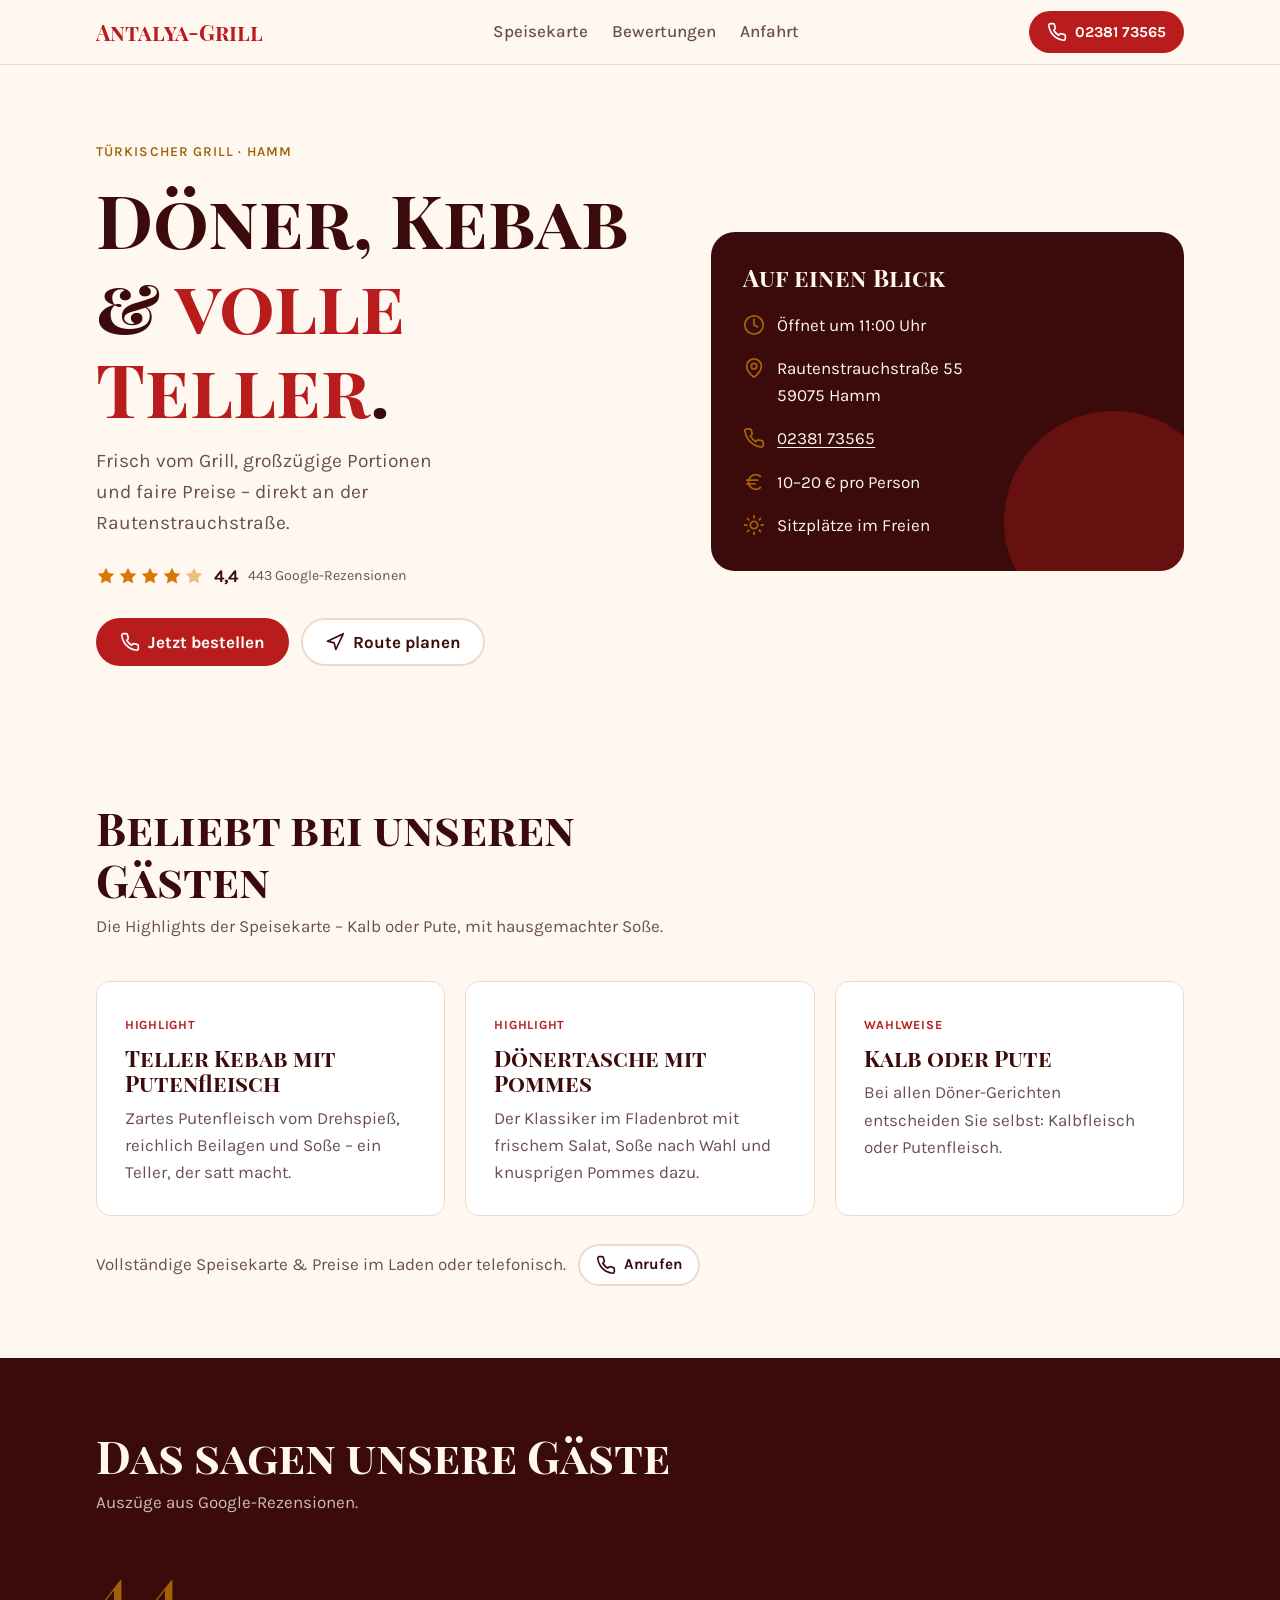
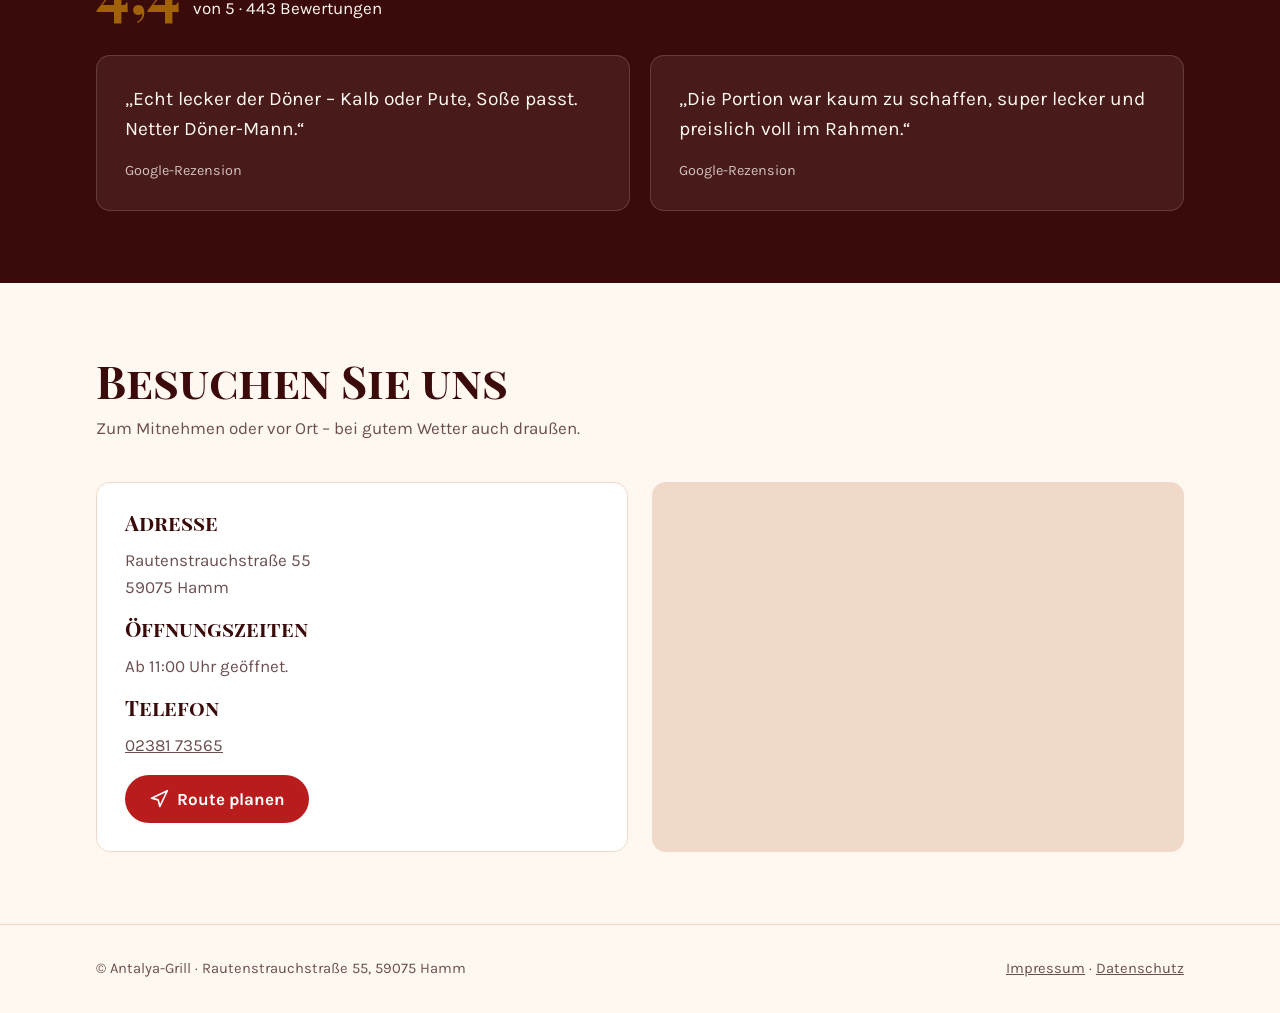
==== antalya-grill/index.html @ 5eee1833 "Add Antalya-Grill Hamm landing page Co-Authored-By: Claude Opus 5.5 <noreply@anthropic.com> Claude-S" ====
<!DOCTYPE html>
<html lang="de">
<head>
<meta charset="UTF-8">
<meta name="viewport" content="width=device-width, initial-scale=1">
<title>Antalya-Grill Hamm</title>
<meta name="description" content="Antalya-Grill – türkischer Grill in Hamm. Döner, Kebab-Teller und mehr. Rautenstrauchstraße 55, 59075 Hamm. Sitzplätze im Freien.">
<link rel="preconnect" href="https://fonts.googleapis.com">
<link rel="preconnect" href="https://fonts.gstatic.com" crossorigin>
<link href="https://fonts.googleapis.com/css2?family=Karla:wght@400;500;600;700&family=Playfair+Display+SC:wght@400;700&display=swap" rel="stylesheet">
<style>
  :root {
    --primary: #B91C1C;
    --primary-hover: #991B1B;
    --on-primary: #FFFFFF;
    --accent: #A16207;
    --bg: #FFF8F1;
    --surface: #FFFFFF;
    --fg: #3B0A0A;
    --muted: #6B4F4F;
    --border: #F1D9C9;
    --band: #3B0A0A;
    --on-band: #FFF8F1;
    --star: #D97706;
    --radius: 14px;
  }
  @media (prefers-color-scheme: dark) {
    :root:not([data-theme="light"]) {
      --primary: #EF4444; --primary-hover: #F87171; --on-primary: #1A0505;
      --accent: #FBBF24; --bg: #140A08; --surface: #1F1310; --fg: #FBEFE6;
      --muted: #CDB5A8; --border: #3A2520; --band: #2A1510; --on-band: #FBEFE6; --star: #FBBF24;
    }
  }
  :root[data-theme="dark"] {
    --primary: #EF4444; --primary-hover: #F87171; --on-primary: #1A0505;
    --accent: #FBBF24; --bg: #140A08; --surface: #1F1310; --fg: #FBEFE6;
    --muted: #CDB5A8; --border: #3A2520; --band: #2A1510; --on-band: #FBEFE6; --star: #FBBF24;
  }

  * { box-sizing: border-box; margin: 0; padding: 0; }
  html { scroll-behavior: smooth; }
  @media (prefers-reduced-motion: reduce) { html { scroll-behavior: auto; } * { transition: none !important; } }
  body { font-family: 'Karla', system-ui, sans-serif; background: var(--bg); color: var(--fg); line-height: 1.6; font-size: 17px; }
  a { color: inherit; }
  .wrap { max-width: 1120px; margin: 0 auto; padding: 0 16px; }
  h1, h2, h3 { font-family: 'Playfair Display SC', Georgia, serif; line-height: 1.15; }
  :focus-visible { outline: 3px solid var(--accent); outline-offset: 3px; border-radius: 6px; }

  /* Header */
  header { position: sticky; top: 0; z-index: 10; background: color-mix(in srgb, var(--bg) 92%, transparent); backdrop-filter: blur(8px); border-bottom: 1px solid var(--border); }
  .nav { display: flex; align-items: center; justify-content: space-between; height: 64px; gap: 12px; }
  .logo { font-family: 'Playfair Display SC', serif; font-weight: 700; font-size: 1.35rem; text-decoration: none; color: var(--primary); }
  .nav ul { display: flex; gap: 24px; list-style: none; }
  .nav ul a { text-decoration: none; font-weight: 500; color: var(--muted); transition: color .2s; }
  .nav ul a:hover { color: var(--primary); }
  @media (max-width: 720px) { .nav ul { display: none; } }

  .btn { display: inline-flex; align-items: center; gap: 8px; min-height: 48px; padding: 0 22px; border-radius: 999px; font-weight: 700; text-decoration: none; cursor: pointer; transition: background-color .2s, transform .2s, border-color .2s; border: 2px solid transparent; }
  .btn svg { width: 20px; height: 20px; flex-shrink: 0; }
  .btn-primary { background: var(--primary); color: var(--on-primary); }
  .btn-primary:hover { background: var(--primary-hover); transform: translateY(-1px); }
  .btn-ghost { border-color: var(--border); color: var(--fg); background: var(--surface); }
  .btn-ghost:hover { border-color: var(--primary); }
  .btn-sm { min-height: 42px; padding: 0 16px; font-size: .95rem; }

  /* Hero */
  .hero { padding: 72px 0 64px; }
  .hero-grid { display: grid; grid-template-columns: 1.2fr 1fr; gap: 48px; align-items: center; }
  .eyebrow { display: inline-flex; align-items: center; gap: 8px; font-weight: 600; color: var(--accent); text-transform: uppercase; letter-spacing: .08em; font-size: .85rem; }
  .hero h1 { font-size: clamp(2.6rem, 7vw, 4.6rem); margin: 12px 0 16px; }
  .hero h1 span { color: var(--primary); }
  .hero p.lead { font-size: 1.2rem; color: var(--muted); max-width: 34ch; }
  .rating { display: flex; align-items: center; gap: 10px; margin: 24px 0 28px; flex-wrap: wrap; }
  .stars { display: flex; gap: 2px; color: var(--star); }
  .stars svg { width: 20px; height: 20px; }
  .rating strong { font-size: 1.1rem; }
  .rating small { color: var(--muted); }
  .cta-row { display: flex; gap: 12px; flex-wrap: wrap; }

  .hero-card { background: var(--band); color: var(--on-band); border-radius: 24px; padding: 32px; position: relative; overflow: hidden; }
  .hero-card::before { content: ""; position: absolute; inset: auto -40px -60px auto; width: 220px; height: 220px; border-radius: 50%; background: var(--primary); opacity: .35; }
  .hero-card h2 { font-size: 1.5rem; margin-bottom: 20px; position: relative; }
  .facts { list-style: none; display: grid; gap: 16px; position: relative; }
  .facts li { display: flex; gap: 12px; align-items: flex-start; }
  .facts svg { width: 22px; height: 22px; flex-shrink: 0; margin-top: 2px; color: var(--accent); }
  .facts a { text-decoration: underline; text-underline-offset: 3px; }
  @media (max-width: 860px) { .hero-grid { grid-template-columns: 1fr; gap: 32px; } .hero { padding: 48px 0; } }

  /* Sections */
  section { padding: 72px 0; }
  .section-head { max-width: 640px; margin-bottom: 40px; }
  .section-head h2 { font-size: clamp(2rem, 4.5vw, 2.8rem); margin-bottom: 8px; }
  .section-head p { color: var(--muted); }

  .menu-grid { display: grid; grid-template-columns: repeat(auto-fit, minmax(260px, 1fr)); gap: 20px; }
  .dish { background: var(--surface); border: 1px solid var(--border); border-radius: var(--radius); padding: 28px; transition: border-color .2s, transform .2s; }
  .dish:hover { border-color: var(--primary); transform: translateY(-2px); }
  .dish .tag { display: inline-block; font-size: .78rem; font-weight: 700; text-transform: uppercase; letter-spacing: .06em; color: var(--primary); margin-bottom: 10px; }
  .dish h3 { font-size: 1.4rem; margin-bottom: 8px; }
  .dish p { color: var(--muted); }
  .menu-note { margin-top: 28px; display: flex; gap: 12px; align-items: center; flex-wrap: wrap; color: var(--muted); }

  .band { background: var(--band); color: var(--on-band); }
  .band .section-head p { color: color-mix(in srgb, var(--on-band) 75%, transparent); }
  .reviews { display: grid; grid-template-columns: repeat(auto-fit, minmax(280px, 1fr)); gap: 20px; }
  blockquote { background: color-mix(in srgb, var(--on-band) 7%, transparent); border: 1px solid color-mix(in srgb, var(--on-band) 15%, transparent); border-radius: var(--radius); padding: 28px; font-size: 1.2rem; }
  blockquote .stars { margin-bottom: 12px; }
  blockquote cite { display: block; margin-top: 14px; font-style: normal; font-size: .9rem; opacity: .75; }
  .big-score { display: flex; align-items: baseline; gap: 12px; margin-bottom: 32px; }
  .big-score b { font-family: 'Playfair Display SC', serif; font-size: 4rem; line-height: 1; color: var(--accent); }

  .visit-grid { display: grid; grid-template-columns: 1fr 1fr; gap: 24px; }
  .panel { background: var(--surface); border: 1px solid var(--border); border-radius: var(--radius); padding: 28px; }
  .panel h3 { font-size: 1.3rem; margin-bottom: 12px; }
  .panel p { color: var(--muted); margin-bottom: 16px; }
  .map { border: 0; width: 100%; height: 100%; min-height: 320px; border-radius: var(--radius); background: var(--border); }
  .status { display: inline-flex; align-items: center; gap: 8px; font-weight: 600; margin-bottom: 12px; }
  .dot { width: 10px; height: 10px; border-radius: 50%; background: var(--muted); }
  .dot.open { background: #16A34A; }
  @media (max-width: 860px) { .visit-grid { grid-template-columns: 1fr; } }

  footer { border-top: 1px solid var(--border); padding: 32px 0; color: var(--muted); font-size: .92rem; }
  footer .wrap { display: flex; justify-content: space-between; gap: 16px; flex-wrap: wrap; }

  /* Mobile sticky call bar */
  .callbar { display: none; }
  @media (max-width: 720px) {
    .callbar { display: flex; gap: 8px; position: fixed; bottom: 0; left: 0; right: 0; padding: 10px 16px calc(10px + env(safe-area-inset-bottom)); background: var(--surface); border-top: 1px solid var(--border); z-index: 20; }
    .callbar .btn { flex: 1; justify-content: center; }
    body { padding-bottom: 76px; }
    .nav .btn { display: none; }
  }
</style>
</head>
<body>

<svg width="0" height="0" style="position:absolute" aria-hidden="true">
  <symbol id="i-star" viewBox="0 0 24 24"><path fill="currentColor" d="M12 2l3.09 6.26L22 9.27l-5 4.87 1.18 6.88L12 17.77l-6.18 3.25L7 14.14 2 9.27l6.91-1.01L12 2z"/></symbol>
  <symbol id="i-phone" viewBox="0 0 24 24"><path fill="none" stroke="currentColor" stroke-width="2" stroke-linecap="round" stroke-linejoin="round" d="M22 16.92v3a2 2 0 0 1-2.18 2 19.79 19.79 0 0 1-8.63-3.07 19.5 19.5 0 0 1-6-6A19.79 19.79 0 0 1 2.12 4.18 2 2 0 0 1 4.11 2h3a2 2 0 0 1 2 1.72c.13.96.36 1.9.7 2.81a2 2 0 0 1-.45 2.11L8.09 9.91a16 16 0 0 0 6 6l1.27-1.27a2 2 0 0 1 2.11-.45c.91.34 1.85.57 2.81.7A2 2 0 0 1 22 16.92z"/></symbol>
  <symbol id="i-pin" viewBox="0 0 24 24"><g fill="none" stroke="currentColor" stroke-width="2" stroke-linecap="round" stroke-linejoin="round"><path d="M20 10c0 6-8 12-8 12s-8-6-8-12a8 8 0 0 1 16 0z"/><circle cx="12" cy="10" r="3"/></g></symbol>
  <symbol id="i-clock" viewBox="0 0 24 24"><g fill="none" stroke="currentColor" stroke-width="2" stroke-linecap="round"><circle cx="12" cy="12" r="10"/><path d="M12 6v6l4 2"/></g></symbol>
  <symbol id="i-euro" viewBox="0 0 24 24"><path fill="none" stroke="currentColor" stroke-width="2" stroke-linecap="round" d="M4 10h12M4 14h9M19 6a7.7 7.7 0 0 0-5.2-2A7.9 7.9 0 0 0 6 12c0 4.4 3.5 8 7.8 8 2 0 3.8-.8 5.2-2"/></symbol>
  <symbol id="i-sun" viewBox="0 0 24 24"><g fill="none" stroke="currentColor" stroke-width="2" stroke-linecap="round"><circle cx="12" cy="12" r="4"/><path d="M12 2v2M12 20v2M4.93 4.93l1.41 1.41M17.66 17.66l1.41 1.41M2 12h2M20 12h2M6.34 17.66l-1.41 1.41M19.07 4.93l-1.41 1.41"/></g></symbol>
  <symbol id="i-route" viewBox="0 0 24 24"><g fill="none" stroke="currentColor" stroke-width="2" stroke-linecap="round" stroke-linejoin="round"><polygon points="3 11 22 2 13 21 11 13 3 11"/></g></symbol>
</svg>

<header>
  <div class="wrap nav">
    <a href="#" class="logo">Antalya-Grill</a>
    <ul>
      <li><a href="#speisekarte">Speisekarte</a></li>
      <li><a href="#bewertungen">Bewertungen</a></li>
      <li><a href="#besuch">Anfahrt</a></li>
    </ul>
    <a href="tel:+49238173565" class="btn btn-primary btn-sm"><svg><use href="#i-phone"/></svg>02381 73565</a>
  </div>
</header>

<main>
  <section class="hero">
    <div class="wrap hero-grid">
      <div>
        <span class="eyebrow">Türkischer Grill · Hamm</span>
        <h1>Döner, Kebab &amp; <span>volle Teller</span>.</h1>
        <p class="lead">Frisch vom Grill, großzügige Portionen und faire Preise – direkt an der Rautenstrauchstraße.</p>
        <div class="rating" aria-label="4,4 von 5 Sternen bei 443 Google-Rezensionen">
          <div class="stars" aria-hidden="true">
            <svg><use href="#i-star"/></svg><svg><use href="#i-star"/></svg><svg><use href="#i-star"/></svg><svg><use href="#i-star"/></svg><svg style="opacity:.45"><use href="#i-star"/></svg>
          </div>
          <strong>4,4</strong><small>443 Google-Rezensionen</small>
        </div>
        <div class="cta-row">
          <a href="tel:+49238173565" class="btn btn-primary"><svg><use href="#i-phone"/></svg>Jetzt bestellen</a>
          <a href="https://www.google.com/maps/dir/?api=1&destination=Rautenstrauchstra%C3%9Fe+55,+59075+Hamm" class="btn btn-ghost" target="_blank" rel="noopener"><svg><use href="#i-route"/></svg>Route planen</a>
        </div>
      </div>
      <aside class="hero-card">
        <h2>Auf einen Blick</h2>
        <ul class="facts">
          <li><svg><use href="#i-clock"/></svg><div>Öffnet um 11:00 Uhr</div></li>
          <li><svg><use href="#i-pin"/></svg><div>Rautenstrauchstraße 55<br>59075 Hamm</div></li>
          <li><svg><use href="#i-phone"/></svg><a href="tel:+49238173565">02381 73565</a></li>
          <li><svg><use href="#i-euro"/></svg><div>10–20 € pro Person</div></li>
          <li><svg><use href="#i-sun"/></svg><div>Sitzplätze im Freien</div></li>
        </ul>
      </aside>
    </div>
  </section>

  <section id="speisekarte">
    <div class="wrap">
      <div class="section-head">
        <h2>Beliebt bei unseren Gästen</h2>
        <p>Die Highlights der Speisekarte – Kalb oder Pute, mit hausgemachter Soße.</p>
      </div>
      <div class="menu-grid">
        <article class="dish">
          <span class="tag">Highlight</span>
          <h3>Teller Kebab mit Putenfleisch</h3>
          <p>Zartes Putenfleisch vom Drehspieß, reichlich Beilagen und Soße – ein Teller, der satt macht.</p>
        </article>
        <article class="dish">
          <span class="tag">Highlight</span>
          <h3>Dönertasche mit Pommes</h3>
          <p>Der Klassiker im Fladenbrot mit frischem Salat, Soße nach Wahl und knusprigen Pommes dazu.</p>
        </article>
        <article class="dish">
          <span class="tag">Wahlweise</span>
          <h3>Kalb oder Pute</h3>
          <p>Bei allen Döner-Gerichten entscheiden Sie selbst: Kalbfleisch oder Putenfleisch.</p>
        </article>
      </div>
      <div class="menu-note">
        <span>Vollständige Speisekarte &amp; Preise im Laden oder telefonisch.</span>
        <a href="tel:+49238173565" class="btn btn-ghost btn-sm"><svg><use href="#i-phone"/></svg>Anrufen</a>
      </div>
    </div>
  </section>

  <section id="bewertungen" class="band">
    <div class="wrap">
      <div class="section-head">
        <h2>Das sagen unsere Gäste</h2>
        <p>Auszüge aus Google-Rezensionen.</p>
      </div>
      <div class="big-score"><b>4,4</b><span>von 5 · 443 Bewertungen</span></div>
      <div class="reviews">
        <blockquote>
          „Echt lecker der Döner – Kalb oder Pute, Soße passt. Netter Döner-Mann.“
          <cite>Google-Rezension</cite>
        </blockquote>
        <blockquote>
          „Die Portion war kaum zu schaffen, super lecker und preislich voll im Rahmen.“
          <cite>Google-Rezension</cite>
        </blockquote>
      </div>
    </div>
  </section>

  <section id="besuch">
    <div class="wrap">
      <div class="section-head">
        <h2>Besuchen Sie uns</h2>
        <p>Zum Mitnehmen oder vor Ort – bei gutem Wetter auch draußen.</p>
      </div>
      <div class="visit-grid">
        <div class="panel">
          <h3>Adresse</h3>
          <p>Rautenstrauchstraße 55<br>59075 Hamm</p>
          <h3>Öffnungszeiten</h3>
          <p>Ab 11:00 Uhr geöffnet.<!-- TODO: vollständige Öffnungszeiten eintragen --></p>
          <h3>Telefon</h3>
          <p><a href="tel:+49238173565">02381 73565</a></p>
          <a href="https://www.google.com/maps/dir/?api=1&destination=Rautenstrauchstra%C3%9Fe+55,+59075+Hamm" class="btn btn-primary" target="_blank" rel="noopener"><svg><use href="#i-route"/></svg>Route planen</a>
        </div>
        <iframe class="map" title="Karte: Antalya-Grill, Rautenstrauchstraße 55, Hamm" loading="lazy"
          src="https://www.google.com/maps?q=Rautenstrauchstra%C3%9Fe+55,+59075+Hamm&output=embed"></iframe>
      </div>
    </div>
  </section>
</main>

<footer>
  <div class="wrap">
    <span>© Antalya-Grill · Rautenstrauchstraße 55, 59075 Hamm</span>
    <span><a href="#">Impressum</a> · <a href="#">Datenschutz</a></span>
  </div>
</footer>

<div class="callbar">
  <a href="tel:+49238173565" class="btn btn-primary"><svg><use href="#i-phone"/></svg>Anrufen</a>
  <a href="https://www.google.com/maps/dir/?api=1&destination=Rautenstrauchstra%C3%9Fe+55,+59075+Hamm" class="btn btn-ghost" target="_blank" rel="noopener"><svg><use href="#i-route"/></svg>Route</a>
</div>

</body>
</html>
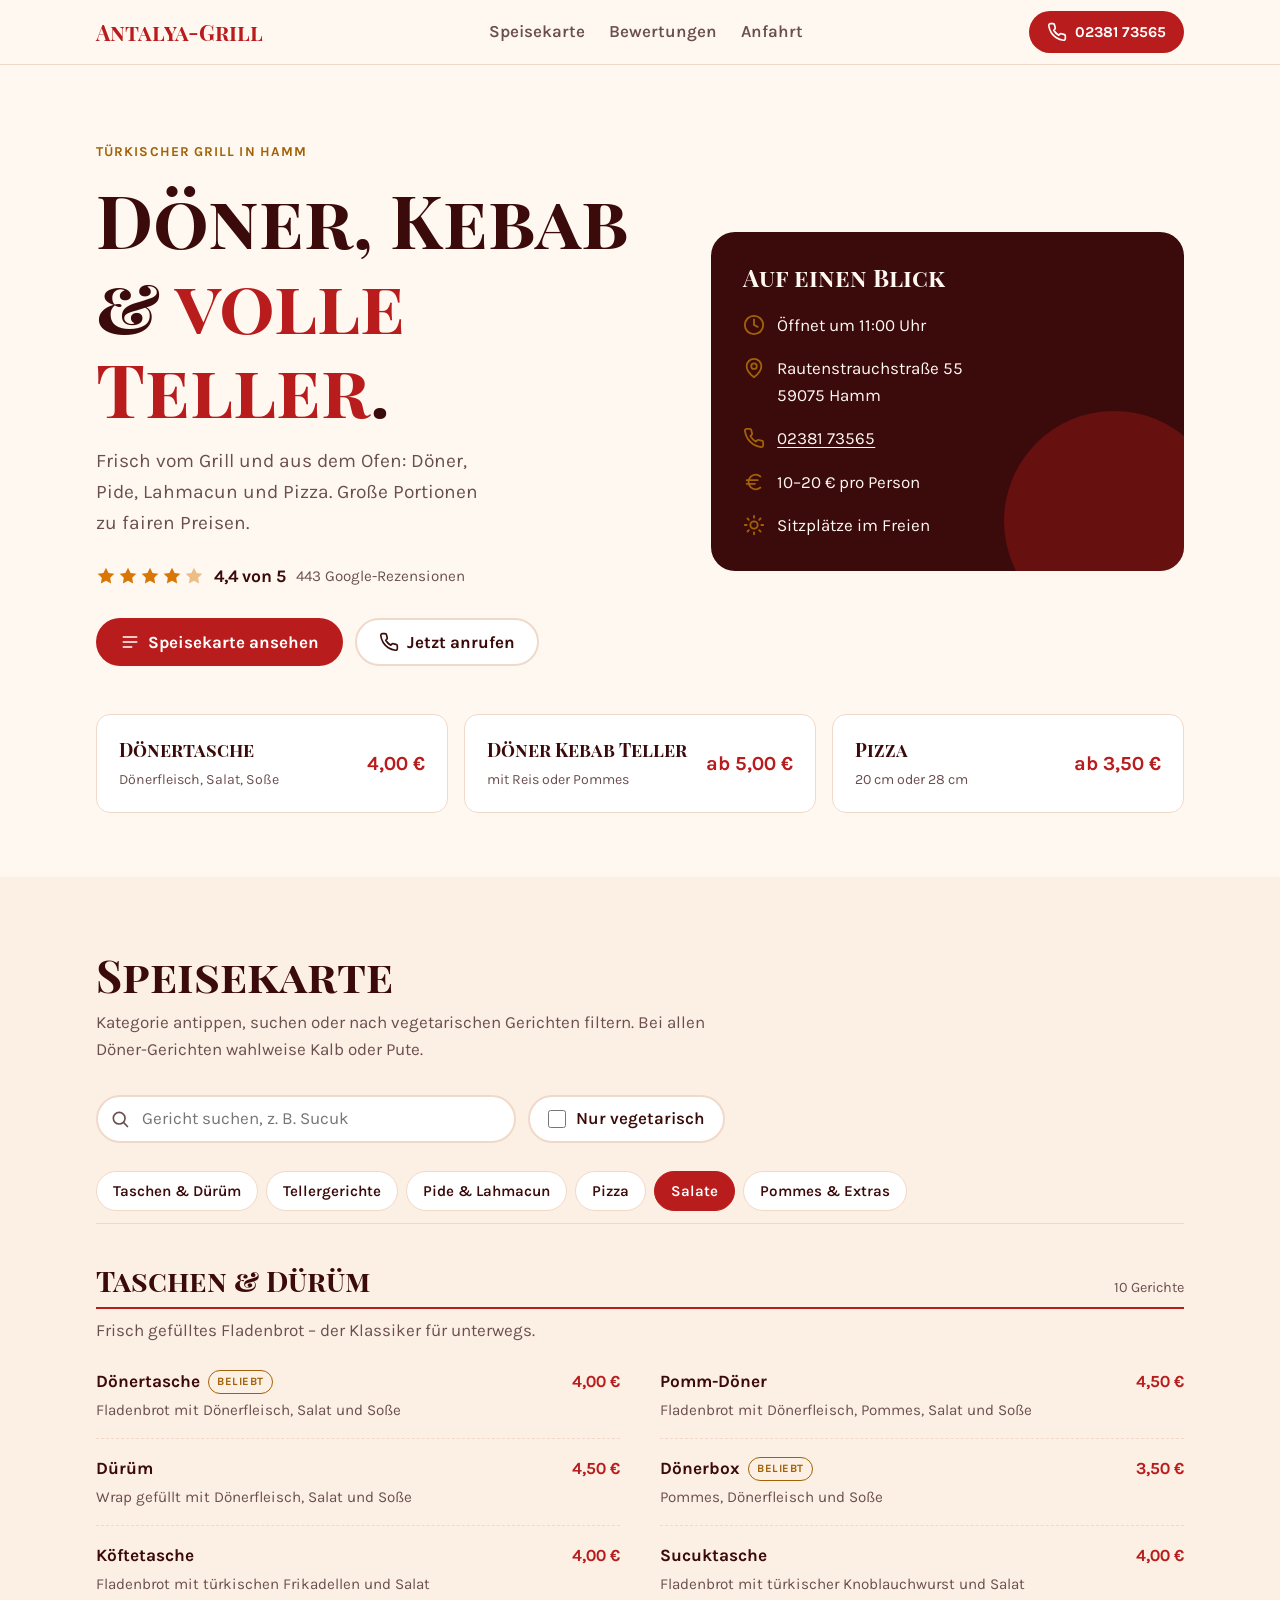
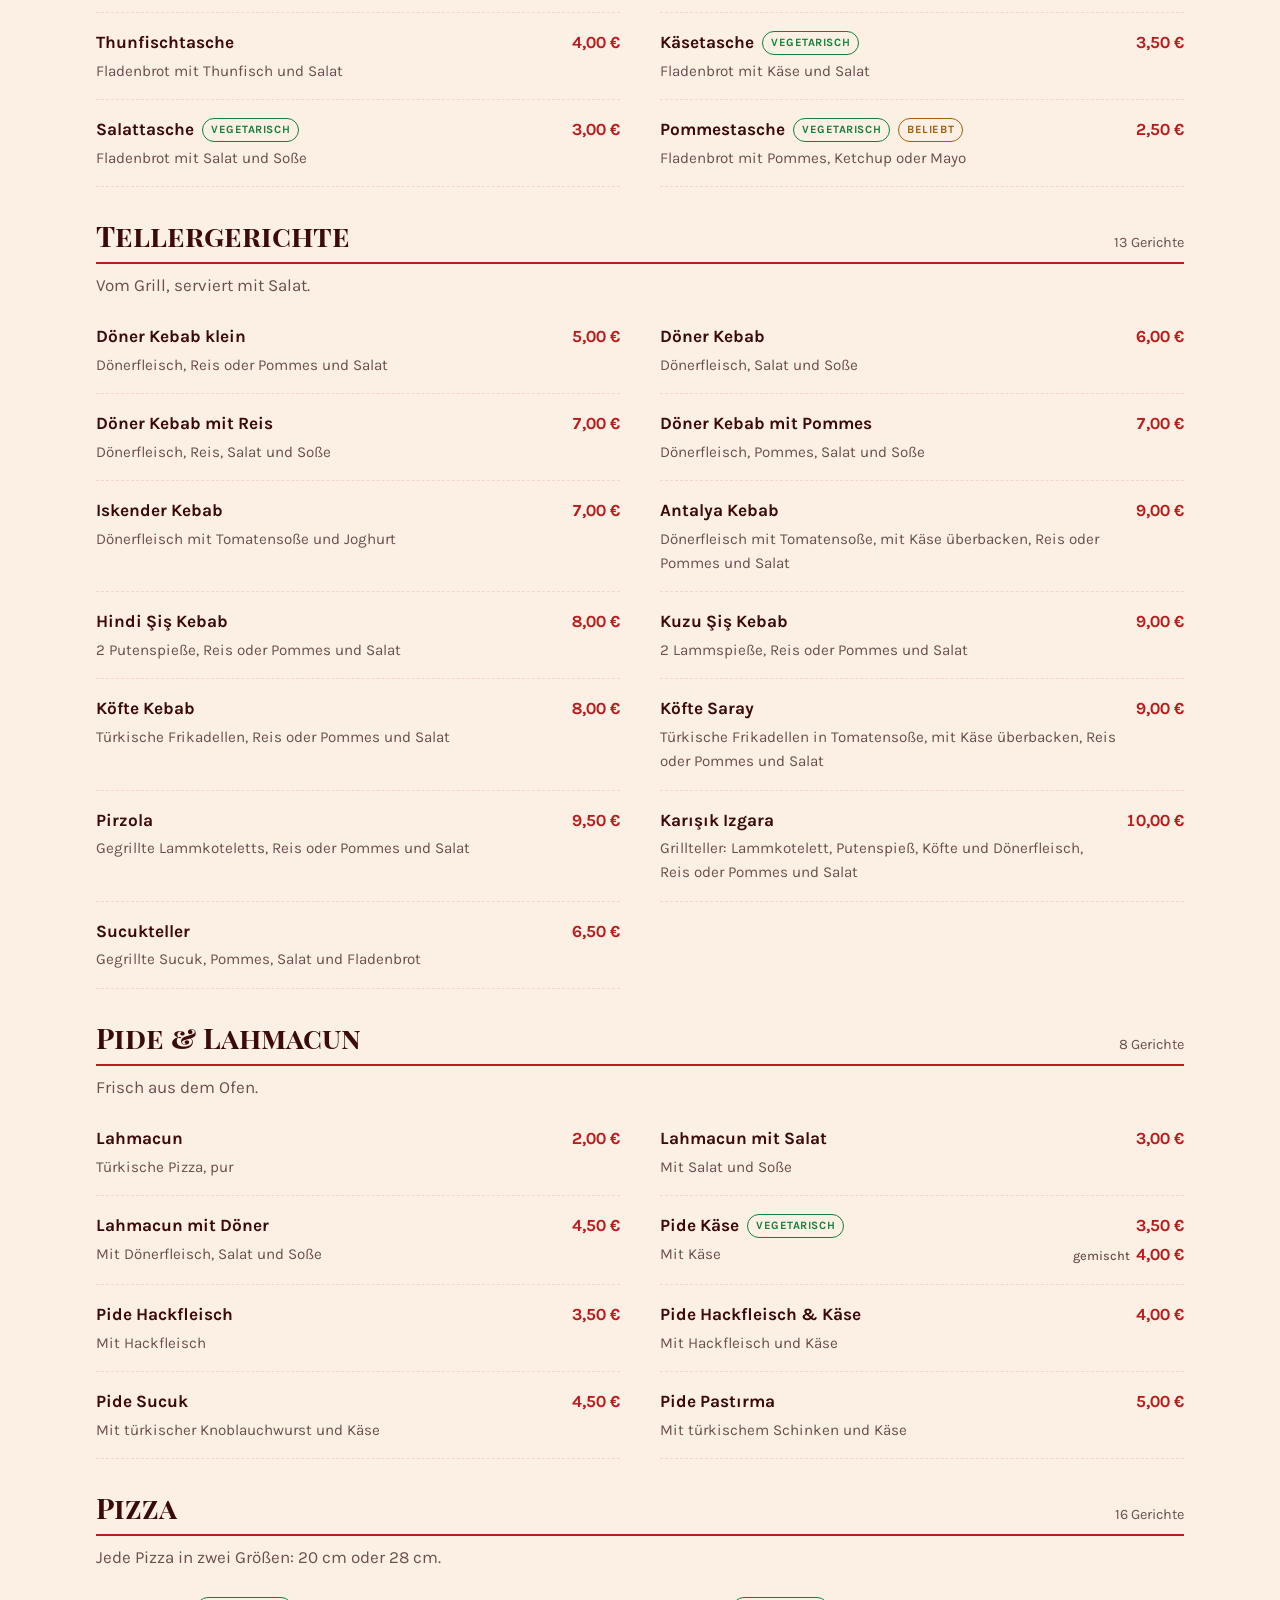
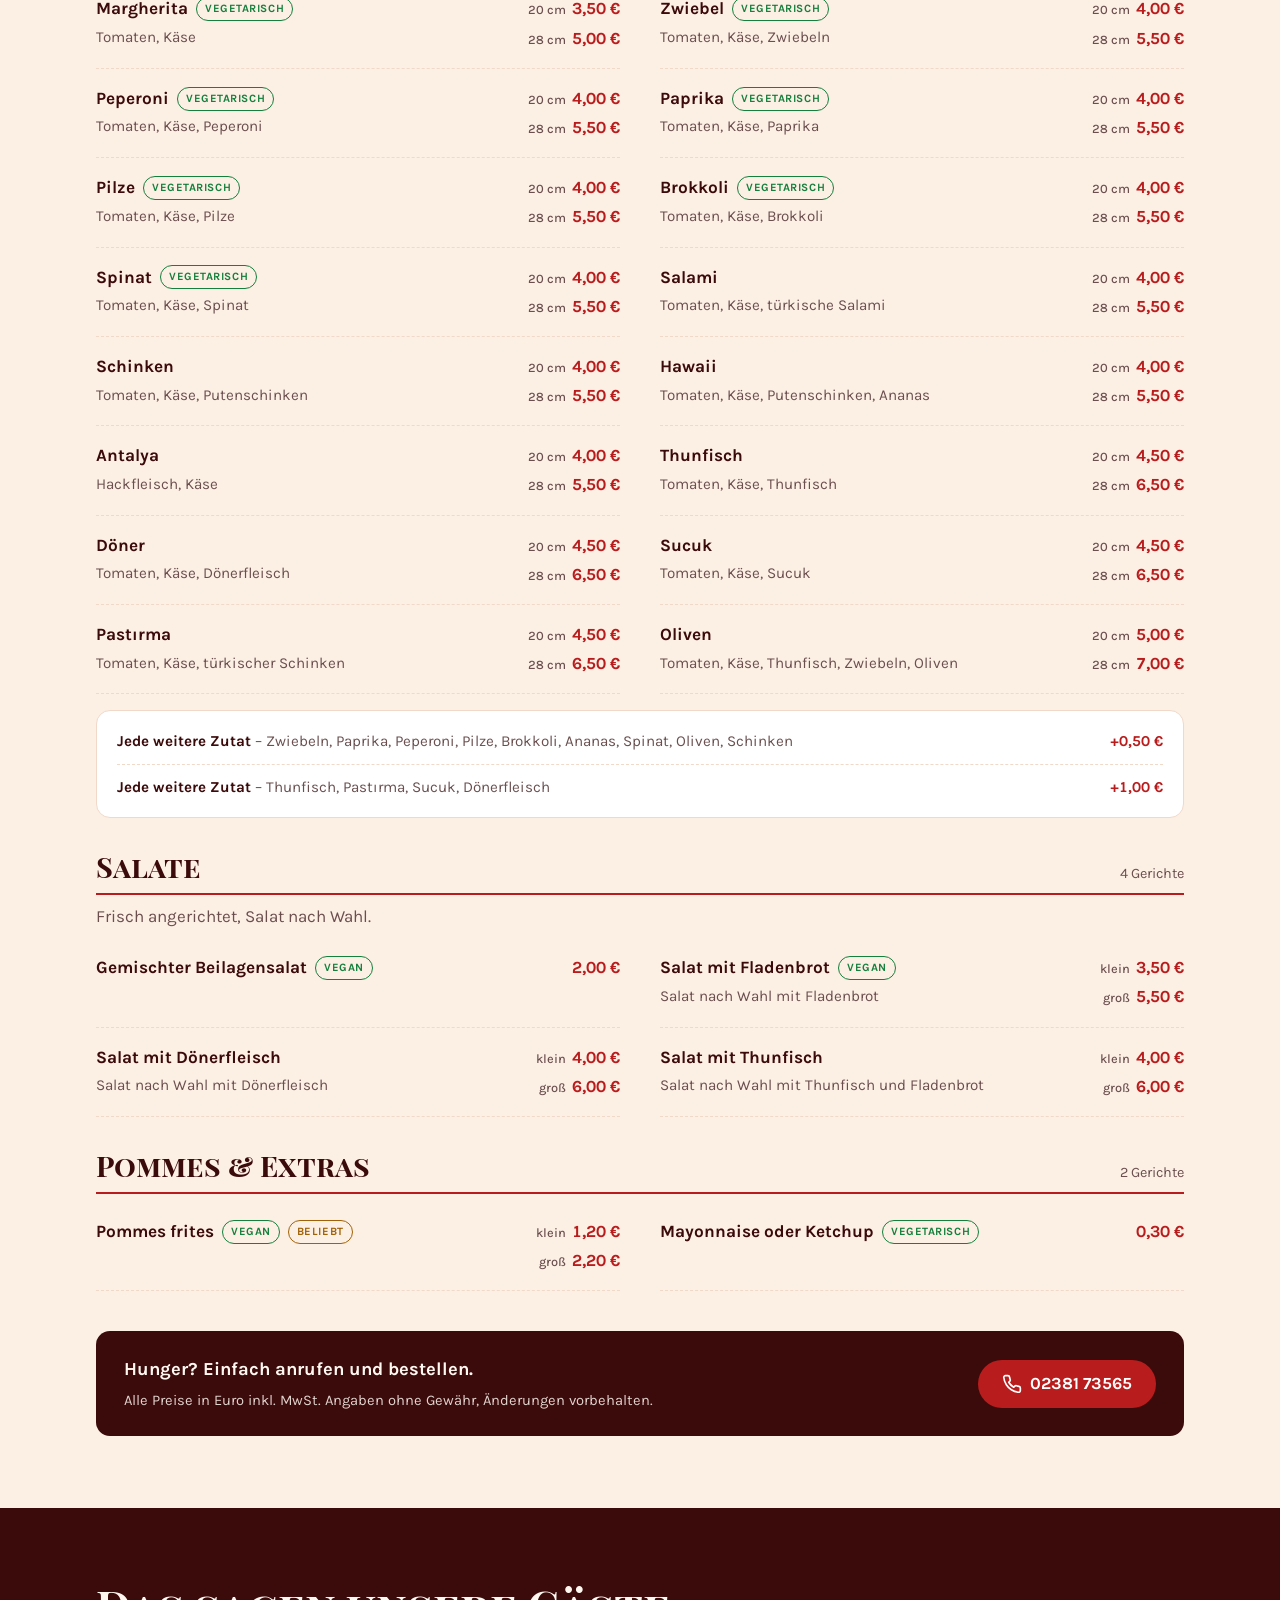
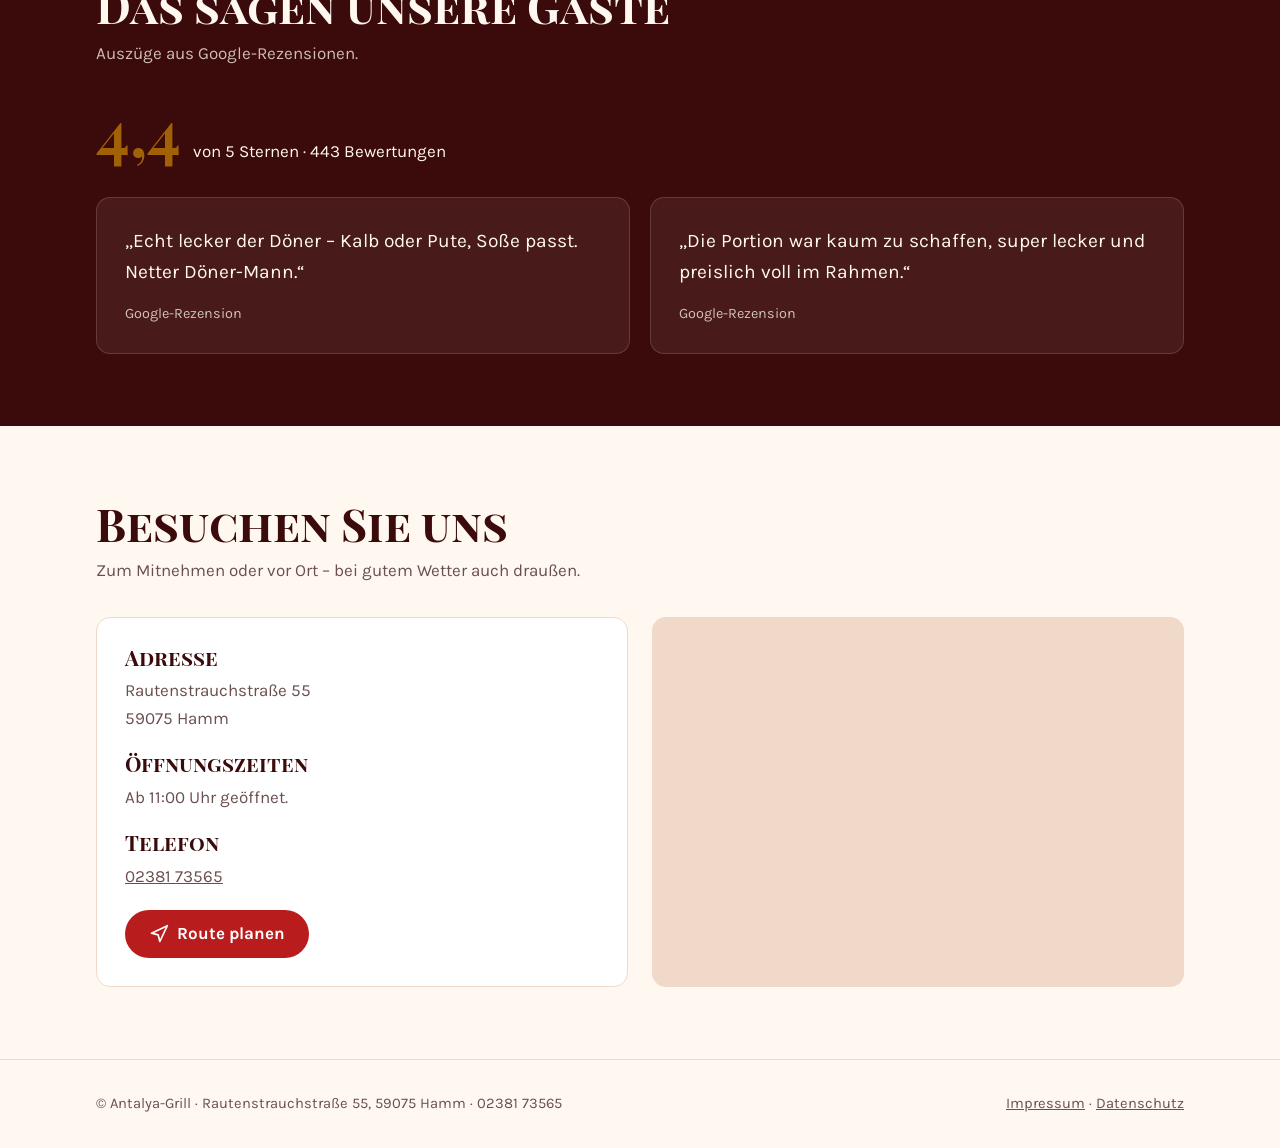
==== commit 2f5d9096: "Antalya-Grill: add full menu with category nav, search and veg filter Co-Authored-By: Claude Opus 5." ====
--- a/antalya-grill/index.html
+++ b/antalya-grill/index.html
@@ -4,10 +4,22 @@
 <meta charset="UTF-8">
 <meta name="viewport" content="width=device-width, initial-scale=1">
 <title>Antalya-Grill Hamm</title>
-<meta name="description" content="Antalya-Grill – türkischer Grill in Hamm. Döner, Kebab-Teller und mehr. Rautenstrauchstraße 55, 59075 Hamm. Sitzplätze im Freien.">
+<meta name="description" content="Antalya-Grill in Hamm: Döner, Dürüm, Kebab-Teller, Pide, Lahmacun und Pizza. Speisekarte mit Preisen. Rautenstrauchstraße 55, 59075 Hamm · 02381 73565.">
+<meta name="theme-color" content="#B91C1C">
 <link rel="preconnect" href="https://fonts.googleapis.com">
 <link rel="preconnect" href="https://fonts.gstatic.com" crossorigin>
 <link href="https://fonts.googleapis.com/css2?family=Karla:wght@400;500;600;700&family=Playfair+Display+SC:wght@400;700&display=swap" rel="stylesheet">
+<script type="application/ld+json">
+{
+  "@context": "https://schema.org",
+  "@type": "Restaurant",
+  "name": "Antalya-Grill",
+  "servesCuisine": "Türkisch",
+  "priceRange": "10–20 €",
+  "telephone": "+49 2381 73565",
+  "address": { "@type": "PostalAddress", "streetAddress": "Rautenstrauchstraße 55", "postalCode": "59075", "addressLocality": "Hamm", "addressCountry": "DE" }
+}
+</script>
 <style>
   :root {
     --primary: #B91C1C;
@@ -16,46 +28,51 @@
     --accent: #A16207;
     --bg: #FFF8F1;
     --surface: #FFFFFF;
+    --surface-2: #FCEFE4;
     --fg: #3B0A0A;
     --muted: #6B4F4F;
     --border: #F1D9C9;
     --band: #3B0A0A;
     --on-band: #FFF8F1;
     --star: #D97706;
+    --veg: #15803D;
     --radius: 14px;
   }
   @media (prefers-color-scheme: dark) {
     :root:not([data-theme="light"]) {
       --primary: #EF4444; --primary-hover: #F87171; --on-primary: #1A0505;
-      --accent: #FBBF24; --bg: #140A08; --surface: #1F1310; --fg: #FBEFE6;
-      --muted: #CDB5A8; --border: #3A2520; --band: #2A1510; --on-band: #FBEFE6; --star: #FBBF24;
+      --accent: #FBBF24; --bg: #140A08; --surface: #1F1310; --surface-2: #2A1A15; --fg: #FBEFE6;
+      --muted: #CDB5A8; --border: #3A2520; --band: #2A1510; --on-band: #FBEFE6; --star: #FBBF24; --veg: #4ADE80;
     }
   }
   :root[data-theme="dark"] {
     --primary: #EF4444; --primary-hover: #F87171; --on-primary: #1A0505;
-    --accent: #FBBF24; --bg: #140A08; --surface: #1F1310; --fg: #FBEFE6;
-    --muted: #CDB5A8; --border: #3A2520; --band: #2A1510; --on-band: #FBEFE6; --star: #FBBF24;
+    --accent: #FBBF24; --bg: #140A08; --surface: #1F1310; --surface-2: #2A1A15; --fg: #FBEFE6;
+    --muted: #CDB5A8; --border: #3A2520; --band: #2A1510; --on-band: #FBEFE6; --star: #FBBF24; --veg: #4ADE80;
   }
 
   * { box-sizing: border-box; margin: 0; padding: 0; }
-  html { scroll-behavior: smooth; }
+  html { scroll-behavior: smooth; scroll-padding-top: 140px; }
   @media (prefers-reduced-motion: reduce) { html { scroll-behavior: auto; } * { transition: none !important; } }
   body { font-family: 'Karla', system-ui, sans-serif; background: var(--bg); color: var(--fg); line-height: 1.6; font-size: 17px; }
   a { color: inherit; }
   .wrap { max-width: 1120px; margin: 0 auto; padding: 0 16px; }
   h1, h2, h3 { font-family: 'Playfair Display SC', Georgia, serif; line-height: 1.15; }
   :focus-visible { outline: 3px solid var(--accent); outline-offset: 3px; border-radius: 6px; }
+  .sr-only { position: absolute; width: 1px; height: 1px; overflow: hidden; clip: rect(0 0 0 0); white-space: nowrap; }
+  .skip { position: absolute; left: 16px; top: -60px; background: var(--primary); color: var(--on-primary); padding: 10px 16px; border-radius: 8px; z-index: 50; }
+  .skip:focus { top: 12px; }
 
   /* Header */
-  header { position: sticky; top: 0; z-index: 10; background: color-mix(in srgb, var(--bg) 92%, transparent); backdrop-filter: blur(8px); border-bottom: 1px solid var(--border); }
+  header { position: sticky; top: 0; z-index: 30; background: var(--bg); border-bottom: 1px solid var(--border); }
   .nav { display: flex; align-items: center; justify-content: space-between; height: 64px; gap: 12px; }
   .logo { font-family: 'Playfair Display SC', serif; font-weight: 700; font-size: 1.35rem; text-decoration: none; color: var(--primary); }
   .nav ul { display: flex; gap: 24px; list-style: none; }
-  .nav ul a { text-decoration: none; font-weight: 500; color: var(--muted); transition: color .2s; }
+  .nav ul a { text-decoration: none; font-weight: 600; color: var(--muted); transition: color .2s; }
   .nav ul a:hover { color: var(--primary); }
-  @media (max-width: 720px) { .nav ul { display: none; } }
-
-  .btn { display: inline-flex; align-items: center; gap: 8px; min-height: 48px; padding: 0 22px; border-radius: 999px; font-weight: 700; text-decoration: none; cursor: pointer; transition: background-color .2s, transform .2s, border-color .2s; border: 2px solid transparent; }
+  @media (max-width: 760px) { .nav ul { display: none; } }
+
+  .btn { display: inline-flex; align-items: center; justify-content: center; gap: 8px; min-height: 48px; padding: 0 22px; border-radius: 999px; font: inherit; font-weight: 700; text-decoration: none; cursor: pointer; transition: background-color .2s, transform .2s, border-color .2s; border: 2px solid transparent; }
   .btn svg { width: 20px; height: 20px; flex-shrink: 0; }
   .btn-primary { background: var(--primary); color: var(--on-primary); }
   .btn-primary:hover { background: var(--primary-hover); transform: translateY(-1px); }
@@ -66,73 +83,127 @@
   /* Hero */
   .hero { padding: 72px 0 64px; }
   .hero-grid { display: grid; grid-template-columns: 1.2fr 1fr; gap: 48px; align-items: center; }
-  .eyebrow { display: inline-flex; align-items: center; gap: 8px; font-weight: 600; color: var(--accent); text-transform: uppercase; letter-spacing: .08em; font-size: .85rem; }
+  .eyebrow { font-weight: 700; color: var(--accent); text-transform: uppercase; letter-spacing: .08em; font-size: .85rem; }
   .hero h1 { font-size: clamp(2.6rem, 7vw, 4.6rem); margin: 12px 0 16px; }
   .hero h1 span { color: var(--primary); }
-  .hero p.lead { font-size: 1.2rem; color: var(--muted); max-width: 34ch; }
+  .hero p.lead { font-size: 1.2rem; color: var(--muted); max-width: 36ch; }
   .rating { display: flex; align-items: center; gap: 10px; margin: 24px 0 28px; flex-wrap: wrap; }
   .stars { display: flex; gap: 2px; color: var(--star); }
   .stars svg { width: 20px; height: 20px; }
   .rating strong { font-size: 1.1rem; }
-  .rating small { color: var(--muted); }
+  .rating small { color: var(--muted); font-size: .95rem; }
   .cta-row { display: flex; gap: 12px; flex-wrap: wrap; }
 
   .hero-card { background: var(--band); color: var(--on-band); border-radius: 24px; padding: 32px; position: relative; overflow: hidden; }
-  .hero-card::before { content: ""; position: absolute; inset: auto -40px -60px auto; width: 220px; height: 220px; border-radius: 50%; background: var(--primary); opacity: .35; }
+  .hero-card::before { content: ""; position: absolute; right: -40px; bottom: -60px; width: 220px; height: 220px; border-radius: 50%; background: var(--primary); opacity: .35; }
   .hero-card h2 { font-size: 1.5rem; margin-bottom: 20px; position: relative; }
   .facts { list-style: none; display: grid; gap: 16px; position: relative; }
   .facts li { display: flex; gap: 12px; align-items: flex-start; }
   .facts svg { width: 22px; height: 22px; flex-shrink: 0; margin-top: 2px; color: var(--accent); }
   .facts a { text-decoration: underline; text-underline-offset: 3px; }
-  @media (max-width: 860px) { .hero-grid { grid-template-columns: 1fr; gap: 32px; } .hero { padding: 48px 0; } }
+  @media (max-width: 860px) { .hero-grid { grid-template-columns: 1fr; gap: 32px; } .hero { padding: 40px 0 48px; } }
+
+  /* Favourites strip */
+  .favs { display: grid; grid-template-columns: repeat(3, 1fr); gap: 16px; margin-top: 48px; }
+  .fav { background: var(--surface); border: 1px solid var(--border); border-radius: var(--radius); padding: 20px 22px; display: flex; justify-content: space-between; align-items: center; gap: 12px; text-decoration: none; transition: border-color .2s, transform .2s; }
+  .fav:hover { border-color: var(--primary); transform: translateY(-2px); }
+  .fav b { font-family: 'Playfair Display SC', serif; font-size: 1.15rem; display: block; }
+  .fav small { color: var(--muted); }
+  .fav .price { font-size: 1.25rem; }
+  @media (max-width: 760px) { .favs { grid-template-columns: 1fr; margin-top: 32px; } }
 
   /* Sections */
   section { padding: 72px 0; }
-  .section-head { max-width: 640px; margin-bottom: 40px; }
+  .section-head { max-width: 640px; margin-bottom: 32px; }
   .section-head h2 { font-size: clamp(2rem, 4.5vw, 2.8rem); margin-bottom: 8px; }
   .section-head p { color: var(--muted); }
 
-  .menu-grid { display: grid; grid-template-columns: repeat(auto-fit, minmax(260px, 1fr)); gap: 20px; }
-  .dish { background: var(--surface); border: 1px solid var(--border); border-radius: var(--radius); padding: 28px; transition: border-color .2s, transform .2s; }
-  .dish:hover { border-color: var(--primary); transform: translateY(-2px); }
-  .dish .tag { display: inline-block; font-size: .78rem; font-weight: 700; text-transform: uppercase; letter-spacing: .06em; color: var(--primary); margin-bottom: 10px; }
-  .dish h3 { font-size: 1.4rem; margin-bottom: 8px; }
-  .dish p { color: var(--muted); }
-  .menu-note { margin-top: 28px; display: flex; gap: 12px; align-items: center; flex-wrap: wrap; color: var(--muted); }
-
+  /* Menu */
+  #speisekarte { background: var(--surface-2); }
+  .menu-tools { display: flex; gap: 12px; flex-wrap: wrap; align-items: center; margin-bottom: 16px; }
+  .search { position: relative; flex: 1 1 260px; max-width: 420px; }
+  .search svg { position: absolute; left: 14px; top: 50%; transform: translateY(-50%); width: 20px; height: 20px; color: var(--muted); pointer-events: none; }
+  .search input { width: 100%; min-height: 48px; padding: 0 16px 0 44px; border-radius: 999px; border: 2px solid var(--border); background: var(--surface); color: var(--fg); font: inherit; }
+  .search input:focus { outline: none; border-color: var(--primary); }
+  .toggle { display: inline-flex; align-items: center; gap: 10px; min-height: 48px; padding: 0 18px; border-radius: 999px; border: 2px solid var(--border); background: var(--surface); cursor: pointer; font-weight: 600; user-select: none; }
+  .toggle input { width: 18px; height: 18px; accent-color: var(--veg); cursor: pointer; }
+  .toggle:has(input:checked) { border-color: var(--veg); }
+
+  .chipbar { position: sticky; top: 64px; z-index: 20; background: var(--surface-2); padding: 12px 0; margin-bottom: 8px; border-bottom: 1px solid var(--border); }
+  .chips { display: flex; flex-wrap: wrap; gap: 8px; }
+  .chip { display: inline-flex; align-items: center; min-height: 40px; padding: 0 16px; border-radius: 999px; background: var(--surface); border: 1px solid var(--border); text-decoration: none; font-weight: 600; font-size: .95rem; white-space: nowrap; transition: background-color .2s, color .2s, border-color .2s; }
+  .chip:hover { border-color: var(--primary); }
+  .chip.active { background: var(--primary); border-color: var(--primary); color: var(--on-primary); }
+
+  .cat { padding-top: 32px; }
+  .cat-head { display: flex; align-items: baseline; justify-content: space-between; gap: 12px; border-bottom: 2px solid var(--primary); padding-bottom: 8px; }
+  .cat-head h3 { font-size: 1.8rem; }
+  .count { color: var(--muted); font-size: .9rem; white-space: nowrap; }
+  .cat-sub { color: var(--muted); margin-top: 8px; }
+  .items { list-style: none; display: grid; grid-template-columns: 1fr 1fr; column-gap: 40px; margin-top: 8px; }
+  .item { display: flex; justify-content: space-between; gap: 16px; padding: 16px 0; border-bottom: 1px dashed var(--border); }
+  .item[hidden], .cat[hidden] { display: none; }
+  .item h4 { font-size: 1.08rem; font-weight: 700; display: flex; flex-wrap: wrap; align-items: center; gap: 6px 8px; }
+  .item p { color: var(--muted); font-size: .95rem; margin-top: 2px; }
+  .prices { display: flex; flex-direction: column; align-items: flex-end; gap: 2px; flex-shrink: 0; }
+  .price { font-weight: 700; color: var(--primary); white-space: nowrap; font-variant-numeric: tabular-nums; }
+  .price small { font-weight: 500; color: var(--muted); font-size: .8rem; margin-right: 2px; }
+  .badge { font-size: .7rem; font-weight: 700; text-transform: uppercase; letter-spacing: .05em; padding: 2px 8px; border-radius: 999px; border: 1px solid currentColor; font-family: 'Karla', sans-serif; }
+  .b-veg, .b-vegan { color: var(--veg); }
+  .b-pop { color: var(--accent); }
+  .extras { list-style: none; margin-top: 16px; background: var(--surface); border: 1px solid var(--border); border-radius: var(--radius); padding: 8px 20px; }
+  .extras li { display: flex; justify-content: space-between; gap: 16px; padding: 10px 0; color: var(--muted); font-size: .95rem; }
+  .extras li + li { border-top: 1px dashed var(--border); }
+  .extras b { color: var(--fg); }
+  .empty { display: none; text-align: center; padding: 48px 16px; color: var(--muted); }
+  .empty.show { display: block; }
+  .menu-foot { margin-top: 40px; display: flex; gap: 16px; align-items: center; justify-content: space-between; flex-wrap: wrap; background: var(--band); color: var(--on-band); border-radius: var(--radius); padding: 24px 28px; }
+  .menu-foot p { font-size: .92rem; opacity: .85; }
+  .menu-foot b { font-size: 1.15rem; display: block; margin-bottom: 4px; opacity: 1; }
+  @media (max-width: 760px) {
+    .items { grid-template-columns: 1fr; }
+    .cat-head h3 { font-size: 1.5rem; }
+    .toggle { flex: 1 1 auto; justify-content: center; }
+    .search { max-width: none; }
+    .chipbar { margin: 0 -16px 8px; padding: 10px 16px; }
+    .chips { flex-wrap: nowrap; overflow-x: auto; scroll-snap-type: x proximity; scrollbar-width: none; -webkit-mask-image: linear-gradient(90deg, #000 85%, transparent); mask-image: linear-gradient(90deg, #000 85%, transparent); padding-right: 32px; }
+    .chips::-webkit-scrollbar { display: none; }
+    .chip { scroll-snap-align: start; }
+    html { scroll-padding-top: 130px; }
+  }
+
+  /* Reviews */
   .band { background: var(--band); color: var(--on-band); }
   .band .section-head p { color: color-mix(in srgb, var(--on-band) 75%, transparent); }
   .reviews { display: grid; grid-template-columns: repeat(auto-fit, minmax(280px, 1fr)); gap: 20px; }
   blockquote { background: color-mix(in srgb, var(--on-band) 7%, transparent); border: 1px solid color-mix(in srgb, var(--on-band) 15%, transparent); border-radius: var(--radius); padding: 28px; font-size: 1.2rem; }
-  blockquote .stars { margin-bottom: 12px; }
   blockquote cite { display: block; margin-top: 14px; font-style: normal; font-size: .9rem; opacity: .75; }
-  .big-score { display: flex; align-items: baseline; gap: 12px; margin-bottom: 32px; }
+  .big-score { display: flex; align-items: baseline; gap: 12px; margin-bottom: 32px; flex-wrap: wrap; }
   .big-score b { font-family: 'Playfair Display SC', serif; font-size: 4rem; line-height: 1; color: var(--accent); }
 
+  /* Visit */
   .visit-grid { display: grid; grid-template-columns: 1fr 1fr; gap: 24px; }
   .panel { background: var(--surface); border: 1px solid var(--border); border-radius: var(--radius); padding: 28px; }
-  .panel h3 { font-size: 1.3rem; margin-bottom: 12px; }
-  .panel p { color: var(--muted); margin-bottom: 16px; }
-  .map { border: 0; width: 100%; height: 100%; min-height: 320px; border-radius: var(--radius); background: var(--border); }
-  .status { display: inline-flex; align-items: center; gap: 8px; font-weight: 600; margin-bottom: 12px; }
-  .dot { width: 10px; height: 10px; border-radius: 50%; background: var(--muted); }
-  .dot.open { background: #16A34A; }
+  .panel h3 { font-size: 1.3rem; margin-bottom: 8px; }
+  .panel p { color: var(--muted); margin-bottom: 20px; }
+  .map { border: 0; width: 100%; height: 100%; min-height: 340px; border-radius: var(--radius); background: var(--border); }
   @media (max-width: 860px) { .visit-grid { grid-template-columns: 1fr; } }
 
   footer { border-top: 1px solid var(--border); padding: 32px 0; color: var(--muted); font-size: .92rem; }
   footer .wrap { display: flex; justify-content: space-between; gap: 16px; flex-wrap: wrap; }
 
-  /* Mobile sticky call bar */
+  /* Mobile action bar */
   .callbar { display: none; }
-  @media (max-width: 720px) {
-    .callbar { display: flex; gap: 8px; position: fixed; bottom: 0; left: 0; right: 0; padding: 10px 16px calc(10px + env(safe-area-inset-bottom)); background: var(--surface); border-top: 1px solid var(--border); z-index: 20; }
-    .callbar .btn { flex: 1; justify-content: center; }
+  @media (max-width: 760px) {
+    .callbar { display: grid; grid-template-columns: 1fr 1fr 1fr; gap: 8px; position: fixed; bottom: 0; left: 0; right: 0; padding: 10px 16px calc(10px + env(safe-area-inset-bottom)); background: var(--surface); border-top: 1px solid var(--border); z-index: 40; }
+    .callbar .btn { padding: 0 8px; font-size: .95rem; }
     body { padding-bottom: 76px; }
     .nav .btn { display: none; }
   }
 </style>
 </head>
 <body>
+<a href="#speisekarte" class="skip">Zur Speisekarte springen</a>
 
 <svg width="0" height="0" style="position:absolute" aria-hidden="true">
   <symbol id="i-star" viewBox="0 0 24 24"><path fill="currentColor" d="M12 2l3.09 6.26L22 9.27l-5 4.87 1.18 6.88L12 17.77l-6.18 3.25L7 14.14 2 9.27l6.91-1.01L12 2z"/></symbol>
@@ -141,106 +212,128 @@
   <symbol id="i-clock" viewBox="0 0 24 24"><g fill="none" stroke="currentColor" stroke-width="2" stroke-linecap="round"><circle cx="12" cy="12" r="10"/><path d="M12 6v6l4 2"/></g></symbol>
   <symbol id="i-euro" viewBox="0 0 24 24"><path fill="none" stroke="currentColor" stroke-width="2" stroke-linecap="round" d="M4 10h12M4 14h9M19 6a7.7 7.7 0 0 0-5.2-2A7.9 7.9 0 0 0 6 12c0 4.4 3.5 8 7.8 8 2 0 3.8-.8 5.2-2"/></symbol>
   <symbol id="i-sun" viewBox="0 0 24 24"><g fill="none" stroke="currentColor" stroke-width="2" stroke-linecap="round"><circle cx="12" cy="12" r="4"/><path d="M12 2v2M12 20v2M4.93 4.93l1.41 1.41M17.66 17.66l1.41 1.41M2 12h2M20 12h2M6.34 17.66l-1.41 1.41M19.07 4.93l-1.41 1.41"/></g></symbol>
-  <symbol id="i-route" viewBox="0 0 24 24"><g fill="none" stroke="currentColor" stroke-width="2" stroke-linecap="round" stroke-linejoin="round"><polygon points="3 11 22 2 13 21 11 13 3 11"/></g></symbol>
+  <symbol id="i-route" viewBox="0 0 24 24"><polygon fill="none" stroke="currentColor" stroke-width="2" stroke-linecap="round" stroke-linejoin="round" points="3 11 22 2 13 21 11 13 3 11"/></symbol>
+  <symbol id="i-search" viewBox="0 0 24 24"><g fill="none" stroke="currentColor" stroke-width="2" stroke-linecap="round"><circle cx="11" cy="11" r="7"/><path d="M21 21l-4.3-4.3"/></g></symbol>
+  <symbol id="i-menu" viewBox="0 0 24 24"><path fill="none" stroke="currentColor" stroke-width="2" stroke-linecap="round" d="M4 6h16M4 12h16M4 18h10"/></symbol>
 </svg>
 
 <header>
   <div class="wrap nav">
-    <a href="#" class="logo">Antalya-Grill</a>
-    <ul>
-      <li><a href="#speisekarte">Speisekarte</a></li>
-      <li><a href="#bewertungen">Bewertungen</a></li>
-      <li><a href="#besuch">Anfahrt</a></li>
-    </ul>
-    <a href="tel:+49238173565" class="btn btn-primary btn-sm"><svg><use href="#i-phone"/></svg>02381 73565</a>
+    <a href="#top" class="logo">Antalya-Grill</a>
+    <nav aria-label="Hauptnavigation">
+      <ul>
+        <li><a href="#speisekarte">Speisekarte</a></li>
+        <li><a href="#bewertungen">Bewertungen</a></li>
+        <li><a href="#besuch">Anfahrt</a></li>
+      </ul>
+    </nav>
+    <a href="tel:+49238173565" class="btn btn-primary btn-sm"><svg aria-hidden="true"><use href="#i-phone"/></svg>02381 73565</a>
   </div>
 </header>
 
-<main>
+<main id="top">
   <section class="hero">
-    <div class="wrap hero-grid">
-      <div>
-        <span class="eyebrow">Türkischer Grill · Hamm</span>
-        <h1>Döner, Kebab &amp; <span>volle Teller</span>.</h1>
-        <p class="lead">Frisch vom Grill, großzügige Portionen und faire Preise – direkt an der Rautenstrauchstraße.</p>
-        <div class="rating" aria-label="4,4 von 5 Sternen bei 443 Google-Rezensionen">
-          <div class="stars" aria-hidden="true">
-            <svg><use href="#i-star"/></svg><svg><use href="#i-star"/></svg><svg><use href="#i-star"/></svg><svg><use href="#i-star"/></svg><svg style="opacity:.45"><use href="#i-star"/></svg>
+    <div class="wrap">
+      <div class="hero-grid">
+        <div>
+          <span class="eyebrow">Türkischer Grill in Hamm</span>
+          <h1>Döner, Kebab &amp; <span>volle Teller</span>.</h1>
+          <p class="lead">Frisch vom Grill und aus dem Ofen: Döner, Pide, Lahmacun und Pizza. Große Portionen zu fairen Preisen.</p>
+          <div class="rating">
+            <div class="stars" aria-hidden="true">
+              <svg><use href="#i-star"/></svg><svg><use href="#i-star"/></svg><svg><use href="#i-star"/></svg><svg><use href="#i-star"/></svg><svg style="opacity:.45"><use href="#i-star"/></svg>
+            </div>
+            <strong><span class="sr-only">Bewertung: </span>4,4 von 5</strong><small>443 Google-Rezensionen</small>
           </div>
-          <strong>4,4</strong><small>443 Google-Rezensionen</small>
+          <div class="cta-row">
+            <a href="#speisekarte" class="btn btn-primary"><svg aria-hidden="true"><use href="#i-menu"/></svg>Speisekarte ansehen</a>
+            <a href="tel:+49238173565" class="btn btn-ghost"><svg aria-hidden="true"><use href="#i-phone"/></svg>Jetzt anrufen</a>
+          </div>
         </div>
-        <div class="cta-row">
-          <a href="tel:+49238173565" class="btn btn-primary"><svg><use href="#i-phone"/></svg>Jetzt bestellen</a>
-          <a href="https://www.google.com/maps/dir/?api=1&destination=Rautenstrauchstra%C3%9Fe+55,+59075+Hamm" class="btn btn-ghost" target="_blank" rel="noopener"><svg><use href="#i-route"/></svg>Route planen</a>
-        </div>
-      </div>
-      <aside class="hero-card">
-        <h2>Auf einen Blick</h2>
-        <ul class="facts">
-          <li><svg><use href="#i-clock"/></svg><div>Öffnet um 11:00 Uhr</div></li>
-          <li><svg><use href="#i-pin"/></svg><div>Rautenstrauchstraße 55<br>59075 Hamm</div></li>
-          <li><svg><use href="#i-phone"/></svg><a href="tel:+49238173565">02381 73565</a></li>
-          <li><svg><use href="#i-euro"/></svg><div>10–20 € pro Person</div></li>
-          <li><svg><use href="#i-sun"/></svg><div>Sitzplätze im Freien</div></li>
-        </ul>
-      </aside>
+        <aside class="hero-card" aria-labelledby="glance">
+          <h2 id="glance">Auf einen Blick</h2>
+          <ul class="facts">
+            <li><svg aria-hidden="true"><use href="#i-clock"/></svg><div>Öffnet um 11:00 Uhr</div></li>
+            <li><svg aria-hidden="true"><use href="#i-pin"/></svg><div>Rautenstrauchstraße 55<br>59075 Hamm</div></li>
+            <li><svg aria-hidden="true"><use href="#i-phone"/></svg><a href="tel:+49238173565">02381 73565</a></li>
+            <li><svg aria-hidden="true"><use href="#i-euro"/></svg><div>10–20 € pro Person</div></li>
+            <li><svg aria-hidden="true"><use href="#i-sun"/></svg><div>Sitzplätze im Freien</div></li>
+          </ul>
+        </aside>
+      </div>
+      <div class="favs" aria-label="Beliebte Gerichte">
+        <a href="#k-taschen" class="fav"><span><b>Dönertasche</b><small>Dönerfleisch, Salat, Soße</small></span><span class="price">4,00 €</span></a>
+        <a href="#k-teller" class="fav"><span><b>Döner Kebab Teller</b><small>mit Reis oder Pommes</small></span><span class="price">ab 5,00 €</span></a>
+        <a href="#k-pizza" class="fav"><span><b>Pizza</b><small>20 cm oder 28 cm</small></span><span class="price">ab 3,50 €</span></a>
+      </div>
     </div>
   </section>
 
-  <section id="speisekarte">
+  <section id="speisekarte" aria-labelledby="menu-title">
     <div class="wrap">
       <div class="section-head">
-        <h2>Beliebt bei unseren Gästen</h2>
-        <p>Die Highlights der Speisekarte – Kalb oder Pute, mit hausgemachter Soße.</p>
-      </div>
-      <div class="menu-grid">
-        <article class="dish">
-          <span class="tag">Highlight</span>
-          <h3>Teller Kebab mit Putenfleisch</h3>
-          <p>Zartes Putenfleisch vom Drehspieß, reichlich Beilagen und Soße – ein Teller, der satt macht.</p>
-        </article>
-        <article class="dish">
-          <span class="tag">Highlight</span>
-          <h3>Dönertasche mit Pommes</h3>
-          <p>Der Klassiker im Fladenbrot mit frischem Salat, Soße nach Wahl und knusprigen Pommes dazu.</p>
-        </article>
-        <article class="dish">
-          <span class="tag">Wahlweise</span>
-          <h3>Kalb oder Pute</h3>
-          <p>Bei allen Döner-Gerichten entscheiden Sie selbst: Kalbfleisch oder Putenfleisch.</p>
-        </article>
-      </div>
-      <div class="menu-note">
-        <span>Vollständige Speisekarte &amp; Preise im Laden oder telefonisch.</span>
-        <a href="tel:+49238173565" class="btn btn-ghost btn-sm"><svg><use href="#i-phone"/></svg>Anrufen</a>
+        <h2 id="menu-title">Speisekarte</h2>
+        <p>Kategorie antippen, suchen oder nach vegetarischen Gerichten filtern. Bei allen Döner-Gerichten wahlweise Kalb oder Pute.</p>
+      </div>
+
+      <div class="menu-tools">
+        <label class="search">
+          <span class="sr-only">Gericht suchen</span>
+          <svg aria-hidden="true"><use href="#i-search"/></svg>
+          <input id="q" type="search" placeholder="Gericht suchen, z. B. Sucuk" autocomplete="off">
+        </label>
+        <label class="toggle"><input id="veg" type="checkbox"> Nur vegetarisch</label>
+      </div>
+
+      <div class="chipbar">
+        <nav class="chips" aria-label="Kategorien der Speisekarte">
+<a href="#k-taschen" class="chip" data-target="k-taschen">Taschen &amp; Dürüm</a>
+<a href="#k-teller" class="chip" data-target="k-teller">Tellergerichte</a>
+<a href="#k-pide" class="chip" data-target="k-pide">Pide &amp; Lahmacun</a>
+<a href="#k-pizza" class="chip" data-target="k-pizza">Pizza</a>
+<a href="#k-salate" class="chip" data-target="k-salate">Salate</a>
+<a href="#k-pommes" class="chip" data-target="k-pommes">Pommes &amp; Extras</a>
+        </nav>
+      </div>
+
+      <div id="menu" aria-live="polite">
+<div class="cat" id="k-taschen"><div class="cat-head"><h3>Taschen &amp; Dürüm</h3><span class="count">10 Gerichte</span></div><p class="cat-sub">Frisch gefülltes Fladenbrot – der Klassiker für unterwegs.</p><ul class="items"><li class="item" data-veg="0" data-search="dönertasche fladenbrot mit dönerfleisch, salat und soße"><div class="item-main"><h4>Dönertasche<span class="badge b-pop">Beliebt</span></h4><p>Fladenbrot mit Dönerfleisch, Salat und Soße</p></div><div class="prices"><span class="price">4,00 €</span></div></li><li class="item" data-veg="0" data-search="pomm-döner fladenbrot mit dönerfleisch, pommes, salat und soße"><div class="item-main"><h4>Pomm-Döner</h4><p>Fladenbrot mit Dönerfleisch, Pommes, Salat und Soße</p></div><div class="prices"><span class="price">4,50 €</span></div></li><li class="item" data-veg="0" data-search="dürüm wrap gefüllt mit dönerfleisch, salat und soße"><div class="item-main"><h4>Dürüm</h4><p>Wrap gefüllt mit Dönerfleisch, Salat und Soße</p></div><div class="prices"><span class="price">4,50 €</span></div></li><li class="item" data-veg="0" data-search="dönerbox pommes, dönerfleisch und soße"><div class="item-main"><h4>Dönerbox<span class="badge b-pop">Beliebt</span></h4><p>Pommes, Dönerfleisch und Soße</p></div><div class="prices"><span class="price">3,50 €</span></div></li><li class="item" data-veg="0" data-search="köftetasche fladenbrot mit türkischen frikadellen und salat"><div class="item-main"><h4>Köftetasche</h4><p>Fladenbrot mit türkischen Frikadellen und Salat</p></div><div class="prices"><span class="price">4,00 €</span></div></li><li class="item" data-veg="0" data-search="sucuktasche fladenbrot mit türkischer knoblauchwurst und salat"><div class="item-main"><h4>Sucuktasche</h4><p>Fladenbrot mit türkischer Knoblauchwurst und Salat</p></div><div class="prices"><span class="price">4,00 €</span></div></li><li class="item" data-veg="0" data-search="thunfischtasche fladenbrot mit thunfisch und salat"><div class="item-main"><h4>Thunfischtasche</h4><p>Fladenbrot mit Thunfisch und Salat</p></div><div class="prices"><span class="price">4,00 €</span></div></li><li class="item" data-veg="1" data-search="käsetasche fladenbrot mit käse und salat"><div class="item-main"><h4>Käsetasche<span class="badge b-veg">Vegetarisch</span></h4><p>Fladenbrot mit Käse und Salat</p></div><div class="prices"><span class="price">3,50 €</span></div></li><li class="item" data-veg="1" data-search="salattasche fladenbrot mit salat und soße"><div class="item-main"><h4>Salattasche<span class="badge b-veg">Vegetarisch</span></h4><p>Fladenbrot mit Salat und Soße</p></div><div class="prices"><span class="price">3,00 €</span></div></li><li class="item" data-veg="1" data-search="pommestasche fladenbrot mit pommes, ketchup oder mayo"><div class="item-main"><h4>Pommestasche<span class="badge b-veg">Vegetarisch</span><span class="badge b-pop">Beliebt</span></h4><p>Fladenbrot mit Pommes, Ketchup oder Mayo</p></div><div class="prices"><span class="price">2,50 €</span></div></li></ul></div>
+<div class="cat" id="k-teller"><div class="cat-head"><h3>Tellergerichte</h3><span class="count">13 Gerichte</span></div><p class="cat-sub">Vom Grill, serviert mit Salat.</p><ul class="items"><li class="item" data-veg="0" data-search="döner kebab klein dönerfleisch, reis oder pommes und salat"><div class="item-main"><h4>Döner Kebab klein</h4><p>Dönerfleisch, Reis oder Pommes und Salat</p></div><div class="prices"><span class="price">5,00 €</span></div></li><li class="item" data-veg="0" data-search="döner kebab dönerfleisch, salat und soße"><div class="item-main"><h4>Döner Kebab</h4><p>Dönerfleisch, Salat und Soße</p></div><div class="prices"><span class="price">6,00 €</span></div></li><li class="item" data-veg="0" data-search="döner kebab mit reis dönerfleisch, reis, salat und soße"><div class="item-main"><h4>Döner Kebab mit Reis</h4><p>Dönerfleisch, Reis, Salat und Soße</p></div><div class="prices"><span class="price">7,00 €</span></div></li><li class="item" data-veg="0" data-search="döner kebab mit pommes dönerfleisch, pommes, salat und soße"><div class="item-main"><h4>Döner Kebab mit Pommes</h4><p>Dönerfleisch, Pommes, Salat und Soße</p></div><div class="prices"><span class="price">7,00 €</span></div></li><li class="item" data-veg="0" data-search="iskender kebab dönerfleisch mit tomatensoße und joghurt"><div class="item-main"><h4>Iskender Kebab</h4><p>Dönerfleisch mit Tomatensoße und Joghurt</p></div><div class="prices"><span class="price">7,00 €</span></div></li><li class="item" data-veg="0" data-search="antalya kebab dönerfleisch mit tomatensoße, mit käse überbacken, reis oder pommes und salat"><div class="item-main"><h4>Antalya Kebab</h4><p>Dönerfleisch mit Tomatensoße, mit Käse überbacken, Reis oder Pommes und Salat</p></div><div class="prices"><span class="price">9,00 €</span></div></li><li class="item" data-veg="0" data-search="hindi şiş kebab 2 putenspieße, reis oder pommes und salat"><div class="item-main"><h4>Hindi Şiş Kebab</h4><p>2 Putenspieße, Reis oder Pommes und Salat</p></div><div class="prices"><span class="price">8,00 €</span></div></li><li class="item" data-veg="0" data-search="kuzu şiş kebab 2 lammspieße, reis oder pommes und salat"><div class="item-main"><h4>Kuzu Şiş Kebab</h4><p>2 Lammspieße, Reis oder Pommes und Salat</p></div><div class="prices"><span class="price">9,00 €</span></div></li><li class="item" data-veg="0" data-search="köfte kebab türkische frikadellen, reis oder pommes und salat"><div class="item-main"><h4>Köfte Kebab</h4><p>Türkische Frikadellen, Reis oder Pommes und Salat</p></div><div class="prices"><span class="price">8,00 €</span></div></li><li class="item" data-veg="0" data-search="köfte saray türkische frikadellen in tomatensoße, mit käse überbacken, reis oder pommes und salat"><div class="item-main"><h4>Köfte Saray</h4><p>Türkische Frikadellen in Tomatensoße, mit Käse überbacken, Reis oder Pommes und Salat</p></div><div class="prices"><span class="price">9,00 €</span></div></li><li class="item" data-veg="0" data-search="pirzola gegrillte lammkoteletts, reis oder pommes und salat"><div class="item-main"><h4>Pirzola</h4><p>Gegrillte Lammkoteletts, Reis oder Pommes und Salat</p></div><div class="prices"><span class="price">9,50 €</span></div></li><li class="item" data-veg="0" data-search="karışık izgara grillteller: lammkotelett, putenspieß, köfte und dönerfleisch, reis oder pommes und salat"><div class="item-main"><h4>Karışık Izgara</h4><p>Grillteller: Lammkotelett, Putenspieß, Köfte und Dönerfleisch, Reis oder Pommes und Salat</p></div><div class="prices"><span class="price">10,00 €</span></div></li><li class="item" data-veg="0" data-search="sucukteller gegrillte sucuk, pommes, salat und fladenbrot"><div class="item-main"><h4>Sucukteller</h4><p>Gegrillte Sucuk, Pommes, Salat und Fladenbrot</p></div><div class="prices"><span class="price">6,50 €</span></div></li></ul></div>
+<div class="cat" id="k-pide"><div class="cat-head"><h3>Pide &amp; Lahmacun</h3><span class="count">8 Gerichte</span></div><p class="cat-sub">Frisch aus dem Ofen.</p><ul class="items"><li class="item" data-veg="0" data-search="lahmacun türkische pizza, pur"><div class="item-main"><h4>Lahmacun</h4><p>Türkische Pizza, pur</p></div><div class="prices"><span class="price">2,00 €</span></div></li><li class="item" data-veg="0" data-search="lahmacun mit salat mit salat und soße"><div class="item-main"><h4>Lahmacun mit Salat</h4><p>Mit Salat und Soße</p></div><div class="prices"><span class="price">3,00 €</span></div></li><li class="item" data-veg="0" data-search="lahmacun mit döner mit dönerfleisch, salat und soße"><div class="item-main"><h4>Lahmacun mit Döner</h4><p>Mit Dönerfleisch, Salat und Soße</p></div><div class="prices"><span class="price">4,50 €</span></div></li><li class="item" data-veg="1" data-search="pide käse mit käse"><div class="item-main"><h4>Pide Käse<span class="badge b-veg">Vegetarisch</span></h4><p>Mit Käse</p></div><div class="prices"><span class="price"><small></small> 3,50 €</span><span class="price"><small>gemischt</small> 4,00 €</span></div></li><li class="item" data-veg="0" data-search="pide hackfleisch mit hackfleisch"><div class="item-main"><h4>Pide Hackfleisch</h4><p>Mit Hackfleisch</p></div><div class="prices"><span class="price">3,50 €</span></div></li><li class="item" data-veg="0" data-search="pide hackfleisch &amp; käse mit hackfleisch und käse"><div class="item-main"><h4>Pide Hackfleisch &amp; Käse</h4><p>Mit Hackfleisch und Käse</p></div><div class="prices"><span class="price">4,00 €</span></div></li><li class="item" data-veg="0" data-search="pide sucuk mit türkischer knoblauchwurst und käse"><div class="item-main"><h4>Pide Sucuk</h4><p>Mit türkischer Knoblauchwurst und Käse</p></div><div class="prices"><span class="price">4,50 €</span></div></li><li class="item" data-veg="0" data-search="pide pastırma mit türkischem schinken und käse"><div class="item-main"><h4>Pide Pastırma</h4><p>Mit türkischem Schinken und Käse</p></div><div class="prices"><span class="price">5,00 €</span></div></li></ul></div>
+<div class="cat" id="k-pizza"><div class="cat-head"><h3>Pizza</h3><span class="count">16 Gerichte</span></div><p class="cat-sub">Jede Pizza in zwei Größen: 20 cm oder 28 cm.</p><ul class="items"><li class="item" data-veg="1" data-search="margherita tomaten, käse"><div class="item-main"><h4>Margherita<span class="badge b-veg">Vegetarisch</span></h4><p>Tomaten, Käse</p></div><div class="prices"><span class="price"><small>20 cm</small> 3,50 €</span><span class="price"><small>28 cm</small> 5,00 €</span></div></li><li class="item" data-veg="1" data-search="zwiebel tomaten, käse, zwiebeln"><div class="item-main"><h4>Zwiebel<span class="badge b-veg">Vegetarisch</span></h4><p>Tomaten, Käse, Zwiebeln</p></div><div class="prices"><span class="price"><small>20 cm</small> 4,00 €</span><span class="price"><small>28 cm</small> 5,50 €</span></div></li><li class="item" data-veg="1" data-search="peperoni tomaten, käse, peperoni"><div class="item-main"><h4>Peperoni<span class="badge b-veg">Vegetarisch</span></h4><p>Tomaten, Käse, Peperoni</p></div><div class="prices"><span class="price"><small>20 cm</small> 4,00 €</span><span class="price"><small>28 cm</small> 5,50 €</span></div></li><li class="item" data-veg="1" data-search="paprika tomaten, käse, paprika"><div class="item-main"><h4>Paprika<span class="badge b-veg">Vegetarisch</span></h4><p>Tomaten, Käse, Paprika</p></div><div class="prices"><span class="price"><small>20 cm</small> 4,00 €</span><span class="price"><small>28 cm</small> 5,50 €</span></div></li><li class="item" data-veg="1" data-search="pilze tomaten, käse, pilze"><div class="item-main"><h4>Pilze<span class="badge b-veg">Vegetarisch</span></h4><p>Tomaten, Käse, Pilze</p></div><div class="prices"><span class="price"><small>20 cm</small> 4,00 €</span><span class="price"><small>28 cm</small> 5,50 €</span></div></li><li class="item" data-veg="1" data-search="brokkoli tomaten, käse, brokkoli"><div class="item-main"><h4>Brokkoli<span class="badge b-veg">Vegetarisch</span></h4><p>Tomaten, Käse, Brokkoli</p></div><div class="prices"><span class="price"><small>20 cm</small> 4,00 €</span><span class="price"><small>28 cm</small> 5,50 €</span></div></li><li class="item" data-veg="1" data-search="spinat tomaten, käse, spinat"><div class="item-main"><h4>Spinat<span class="badge b-veg">Vegetarisch</span></h4><p>Tomaten, Käse, Spinat</p></div><div class="prices"><span class="price"><small>20 cm</small> 4,00 €</span><span class="price"><small>28 cm</small> 5,50 €</span></div></li><li class="item" data-veg="0" data-search="salami tomaten, käse, türkische salami"><div class="item-main"><h4>Salami</h4><p>Tomaten, Käse, türkische Salami</p></div><div class="prices"><span class="price"><small>20 cm</small> 4,00 €</span><span class="price"><small>28 cm</small> 5,50 €</span></div></li><li class="item" data-veg="0" data-search="schinken tomaten, käse, putenschinken"><div class="item-main"><h4>Schinken</h4><p>Tomaten, Käse, Putenschinken</p></div><div class="prices"><span class="price"><small>20 cm</small> 4,00 €</span><span class="price"><small>28 cm</small> 5,50 €</span></div></li><li class="item" data-veg="0" data-search="hawaii tomaten, käse, putenschinken, ananas"><div class="item-main"><h4>Hawaii</h4><p>Tomaten, Käse, Putenschinken, Ananas</p></div><div class="prices"><span class="price"><small>20 cm</small> 4,00 €</span><span class="price"><small>28 cm</small> 5,50 €</span></div></li><li class="item" data-veg="0" data-search="antalya hackfleisch, käse"><div class="item-main"><h4>Antalya</h4><p>Hackfleisch, Käse</p></div><div class="prices"><span class="price"><small>20 cm</small> 4,00 €</span><span class="price"><small>28 cm</small> 5,50 €</span></div></li><li class="item" data-veg="0" data-search="thunfisch tomaten, käse, thunfisch"><div class="item-main"><h4>Thunfisch</h4><p>Tomaten, Käse, Thunfisch</p></div><div class="prices"><span class="price"><small>20 cm</small> 4,50 €</span><span class="price"><small>28 cm</small> 6,50 €</span></div></li><li class="item" data-veg="0" data-search="döner tomaten, käse, dönerfleisch"><div class="item-main"><h4>Döner</h4><p>Tomaten, Käse, Dönerfleisch</p></div><div class="prices"><span class="price"><small>20 cm</small> 4,50 €</span><span class="price"><small>28 cm</small> 6,50 €</span></div></li><li class="item" data-veg="0" data-search="sucuk tomaten, käse, sucuk"><div class="item-main"><h4>Sucuk</h4><p>Tomaten, Käse, Sucuk</p></div><div class="prices"><span class="price"><small>20 cm</small> 4,50 €</span><span class="price"><small>28 cm</small> 6,50 €</span></div></li><li class="item" data-veg="0" data-search="pastırma tomaten, käse, türkischer schinken"><div class="item-main"><h4>Pastırma</h4><p>Tomaten, Käse, türkischer Schinken</p></div><div class="prices"><span class="price"><small>20 cm</small> 4,50 €</span><span class="price"><small>28 cm</small> 6,50 €</span></div></li><li class="item" data-veg="0" data-search="oliven tomaten, käse, thunfisch, zwiebeln, oliven"><div class="item-main"><h4>Oliven</h4><p>Tomaten, Käse, Thunfisch, Zwiebeln, Oliven</p></div><div class="prices"><span class="price"><small>20 cm</small> 5,00 €</span><span class="price"><small>28 cm</small> 7,00 €</span></div></li></ul><ul class="extras"><li><span><b>Jede weitere Zutat</b> – Zwiebeln, Paprika, Peperoni, Pilze, Brokkoli, Ananas, Spinat, Oliven, Schinken</span><span class="price">+0,50 €</span></li><li><span><b>Jede weitere Zutat</b> – Thunfisch, Pastırma, Sucuk, Dönerfleisch</span><span class="price">+1,00 €</span></li></ul></div>
+<div class="cat" id="k-salate"><div class="cat-head"><h3>Salate</h3><span class="count">4 Gerichte</span></div><p class="cat-sub">Frisch angerichtet, Salat nach Wahl.</p><ul class="items"><li class="item" data-veg="1" data-search="gemischter beilagensalat "><div class="item-main"><h4>Gemischter Beilagensalat<span class="badge b-vegan">Vegan</span></h4></div><div class="prices"><span class="price">2,00 €</span></div></li><li class="item" data-veg="1" data-search="salat mit fladenbrot salat nach wahl mit fladenbrot"><div class="item-main"><h4>Salat mit Fladenbrot<span class="badge b-vegan">Vegan</span></h4><p>Salat nach Wahl mit Fladenbrot</p></div><div class="prices"><span class="price"><small>klein</small> 3,50 €</span><span class="price"><small>groß</small> 5,50 €</span></div></li><li class="item" data-veg="0" data-search="salat mit dönerfleisch salat nach wahl mit dönerfleisch"><div class="item-main"><h4>Salat mit Dönerfleisch</h4><p>Salat nach Wahl mit Dönerfleisch</p></div><div class="prices"><span class="price"><small>klein</small> 4,00 €</span><span class="price"><small>groß</small> 6,00 €</span></div></li><li class="item" data-veg="0" data-search="salat mit thunfisch salat nach wahl mit thunfisch und fladenbrot"><div class="item-main"><h4>Salat mit Thunfisch</h4><p>Salat nach Wahl mit Thunfisch und Fladenbrot</p></div><div class="prices"><span class="price"><small>klein</small> 4,00 €</span><span class="price"><small>groß</small> 6,00 €</span></div></li></ul></div>
+<div class="cat" id="k-pommes"><div class="cat-head"><h3>Pommes &amp; Extras</h3><span class="count">2 Gerichte</span></div><ul class="items"><li class="item" data-veg="1" data-search="pommes frites "><div class="item-main"><h4>Pommes frites<span class="badge b-vegan">Vegan</span><span class="badge b-pop">Beliebt</span></h4></div><div class="prices"><span class="price"><small>klein</small> 1,20 €</span><span class="price"><small>groß</small> 2,20 €</span></div></li><li class="item" data-veg="1" data-search="mayonnaise oder ketchup "><div class="item-main"><h4>Mayonnaise oder Ketchup<span class="badge b-veg">Vegetarisch</span></h4></div><div class="prices"><span class="price">0,30 €</span></div></li></ul></div>
+      </div>
+      <p class="empty" id="empty">Kein Gericht gefunden. Versuchen Sie einen anderen Suchbegriff.</p>
+
+      <div class="menu-foot">
+        <div>
+          <b>Hunger? Einfach anrufen und bestellen.</b>
+          <p>Alle Preise in Euro inkl. MwSt. Angaben ohne Gewähr, Änderungen vorbehalten.</p>
+        </div>
+        <a href="tel:+49238173565" class="btn btn-primary"><svg aria-hidden="true"><use href="#i-phone"/></svg>02381 73565</a>
       </div>
     </div>
   </section>
 
-  <section id="bewertungen" class="band">
+  <section id="bewertungen" class="band" aria-labelledby="rev-title">
     <div class="wrap">
       <div class="section-head">
-        <h2>Das sagen unsere Gäste</h2>
+        <h2 id="rev-title">Das sagen unsere Gäste</h2>
         <p>Auszüge aus Google-Rezensionen.</p>
       </div>
-      <div class="big-score"><b>4,4</b><span>von 5 · 443 Bewertungen</span></div>
+      <div class="big-score"><b>4,4</b><span>von 5 Sternen · 443 Bewertungen</span></div>
       <div class="reviews">
-        <blockquote>
-          „Echt lecker der Döner – Kalb oder Pute, Soße passt. Netter Döner-Mann.“
-          <cite>Google-Rezension</cite>
-        </blockquote>
-        <blockquote>
-          „Die Portion war kaum zu schaffen, super lecker und preislich voll im Rahmen.“
-          <cite>Google-Rezension</cite>
-        </blockquote>
+        <blockquote>„Echt lecker der Döner – Kalb oder Pute, Soße passt. Netter Döner-Mann.“<cite>Google-Rezension</cite></blockquote>
+        <blockquote>„Die Portion war kaum zu schaffen, super lecker und preislich voll im Rahmen.“<cite>Google-Rezension</cite></blockquote>
       </div>
     </div>
   </section>
 
-  <section id="besuch">
+  <section id="besuch" aria-labelledby="visit-title">
     <div class="wrap">
       <div class="section-head">
-        <h2>Besuchen Sie uns</h2>
+        <h2 id="visit-title">Besuchen Sie uns</h2>
         <p>Zum Mitnehmen oder vor Ort – bei gutem Wetter auch draußen.</p>
       </div>
       <div class="visit-grid">
@@ -248,13 +341,13 @@
           <h3>Adresse</h3>
           <p>Rautenstrauchstraße 55<br>59075 Hamm</p>
           <h3>Öffnungszeiten</h3>
-          <p>Ab 11:00 Uhr geöffnet.<!-- TODO: vollständige Öffnungszeiten eintragen --></p>
+          <p>Ab 11:00 Uhr geöffnet.<!-- TODO: vollständige Öffnungszeiten je Wochentag eintragen --></p>
           <h3>Telefon</h3>
           <p><a href="tel:+49238173565">02381 73565</a></p>
-          <a href="https://www.google.com/maps/dir/?api=1&destination=Rautenstrauchstra%C3%9Fe+55,+59075+Hamm" class="btn btn-primary" target="_blank" rel="noopener"><svg><use href="#i-route"/></svg>Route planen</a>
+          <a href="https://www.google.com/maps/dir/?api=1&amp;destination=Rautenstrauchstra%C3%9Fe+55%2C+59075+Hamm" class="btn btn-primary" target="_blank" rel="noopener"><svg aria-hidden="true"><use href="#i-route"/></svg>Route planen</a>
         </div>
-        <iframe class="map" title="Karte: Antalya-Grill, Rautenstrauchstraße 55, Hamm" loading="lazy"
-          src="https://www.google.com/maps?q=Rautenstrauchstra%C3%9Fe+55,+59075+Hamm&output=embed"></iframe>
+        <iframe class="map" title="Karte: Antalya-Grill, Rautenstrauchstraße 55, 59075 Hamm" loading="lazy" referrerpolicy="no-referrer-when-downgrade"
+          src="https://www.google.com/maps?q=Rautenstrauchstra%C3%9Fe+55%2C+59075+Hamm&amp;output=embed"></iframe>
       </div>
     </div>
   </section>
@@ -262,15 +355,70 @@
 
 <footer>
   <div class="wrap">
-    <span>© Antalya-Grill · Rautenstrauchstraße 55, 59075 Hamm</span>
+    <span>© Antalya-Grill · Rautenstrauchstraße 55, 59075 Hamm · 02381 73565</span>
     <span><a href="#">Impressum</a> · <a href="#">Datenschutz</a></span>
   </div>
 </footer>
 
-<div class="callbar">
-  <a href="tel:+49238173565" class="btn btn-primary"><svg><use href="#i-phone"/></svg>Anrufen</a>
-  <a href="https://www.google.com/maps/dir/?api=1&destination=Rautenstrauchstra%C3%9Fe+55,+59075+Hamm" class="btn btn-ghost" target="_blank" rel="noopener"><svg><use href="#i-route"/></svg>Route</a>
-</div>
-
+<nav class="callbar" aria-label="Schnellzugriff">
+  <a href="tel:+49238173565" class="btn btn-primary"><svg aria-hidden="true"><use href="#i-phone"/></svg>Anrufen</a>
+  <a href="#speisekarte" class="btn btn-ghost"><svg aria-hidden="true"><use href="#i-menu"/></svg>Karte</a>
+  <a href="https://www.google.com/maps/dir/?api=1&amp;destination=Rautenstrauchstra%C3%9Fe+55%2C+59075+Hamm" class="btn btn-ghost" target="_blank" rel="noopener"><svg aria-hidden="true"><use href="#i-route"/></svg>Route</a>
+</nav>
+
+<script>
+(function () {
+  var q = document.getElementById('q');
+  var veg = document.getElementById('veg');
+  var cats = [].slice.call(document.querySelectorAll('.cat'));
+  var chips = [].slice.call(document.querySelectorAll('.chip'));
+  var empty = document.getElementById('empty');
+
+  function norm(s) { return s.toLowerCase().normalize('NFD').replace(/[̀-ͯ]/g, '').replace(/ı/g, 'i'); }
+  cats.forEach(function (c) {
+    c.querySelectorAll('.item').forEach(function (it) { it._s = norm(it.dataset.search); });
+  });
+
+  function filter() {
+    var term = norm(q.value.trim());
+    var onlyVeg = veg.checked;
+    var any = false;
+    cats.forEach(function (c) {
+      var shown = 0;
+      c.querySelectorAll('.item').forEach(function (it) {
+        var ok = (!term || it._s.indexOf(term) !== -1) && (!onlyVeg || it.dataset.veg === '1');
+        it.hidden = !ok;
+        if (ok) shown++;
+      });
+      c.hidden = shown === 0;
+      var chip = document.querySelector('.chip[data-target="' + c.id + '"]');
+      if (chip) chip.hidden = shown === 0;
+      if (shown) any = true;
+    });
+    empty.classList.toggle('show', !any);
+  }
+  q.addEventListener('input', filter);
+  veg.addEventListener('change', filter);
+
+  // Highlight the category currently in view
+  if ('IntersectionObserver' in window) {
+    var io = new IntersectionObserver(function (entries) {
+      entries.forEach(function (en) {
+        if (!en.isIntersecting) return;
+        chips.forEach(function (ch) {
+          var on = ch.dataset.target === en.target.id;
+          ch.classList.toggle('active', on);
+          if (on) {
+            ch.setAttribute('aria-current', 'true');
+            var bar = ch.parentNode;
+            if (bar.scrollWidth > bar.clientWidth) bar.scrollTo({ left: ch.offsetLeft - 16, behavior: 'smooth' });
+          } else ch.removeAttribute('aria-current');
+        });
+      });
+    }, { rootMargin: '-45% 0px -50% 0px' });
+    cats.forEach(function (c) { io.observe(c); });
+  }
+})();
+</script>
 </body>
 </html>
